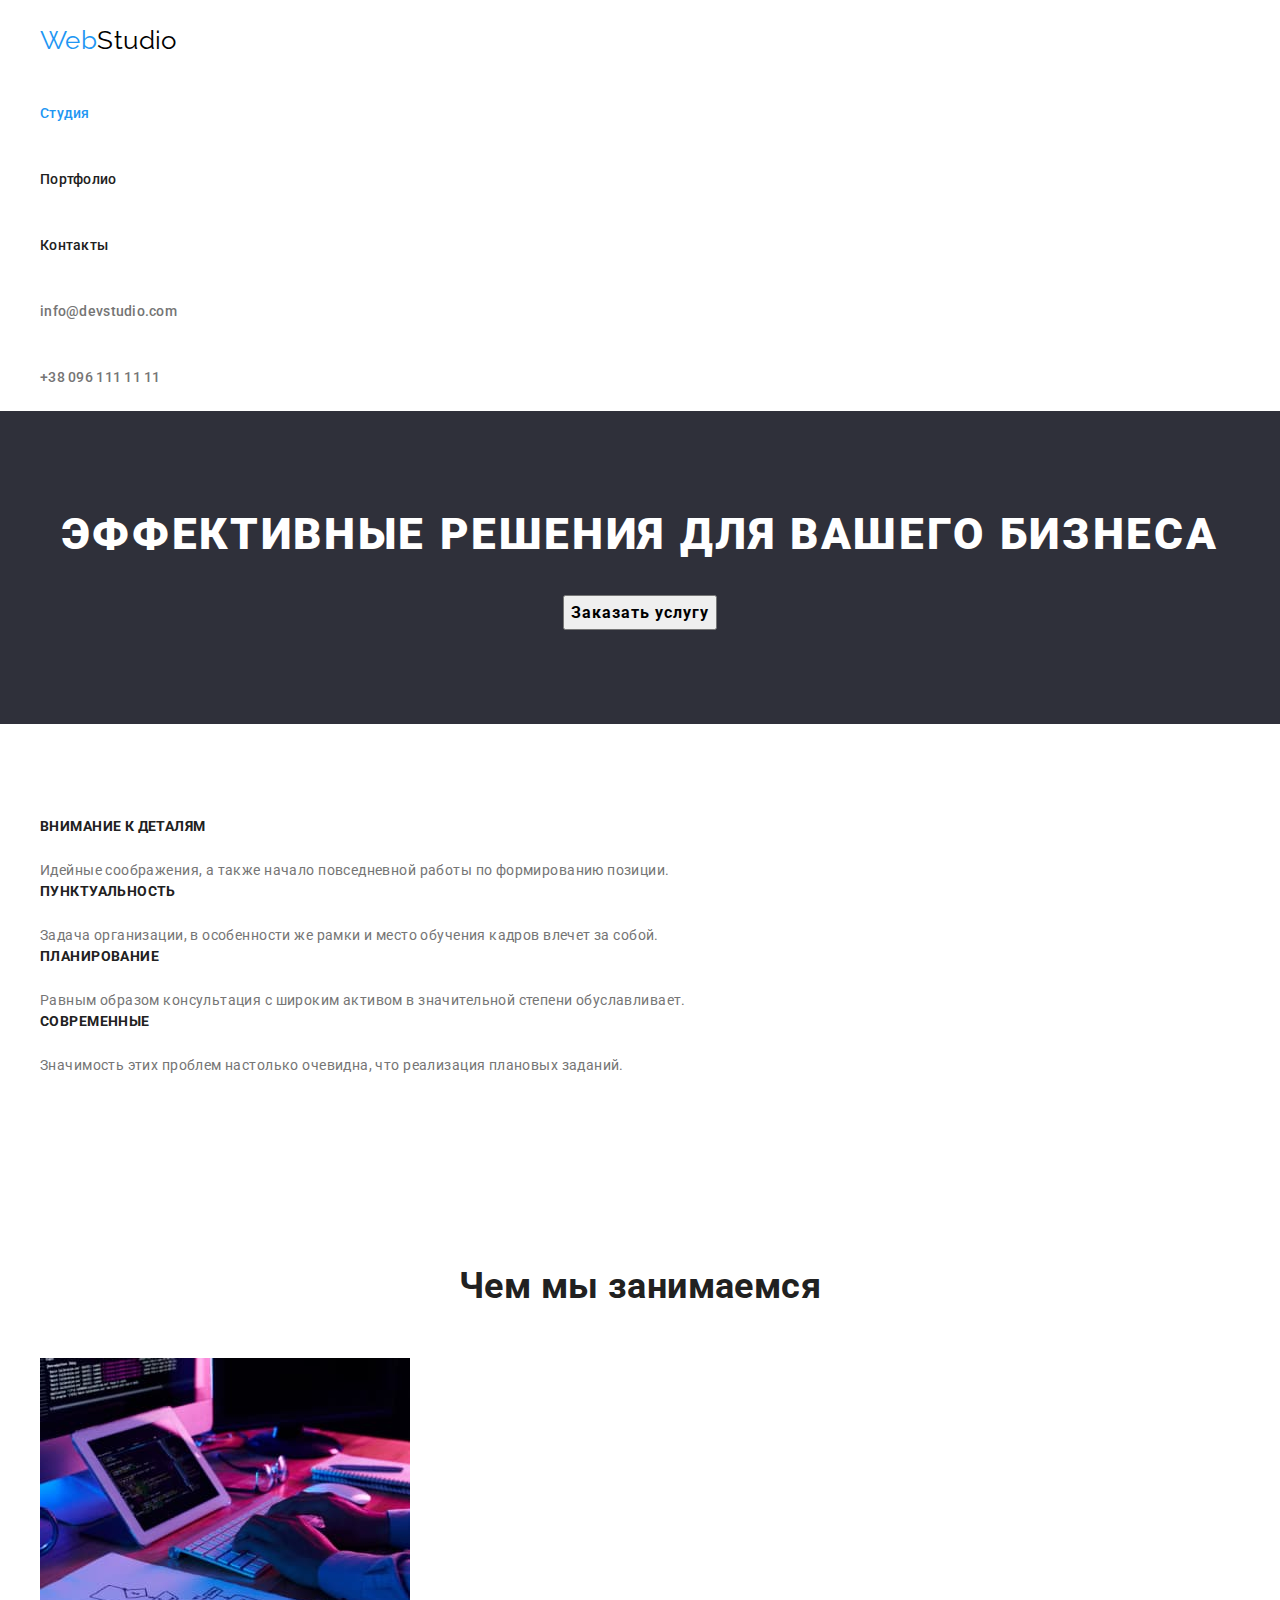
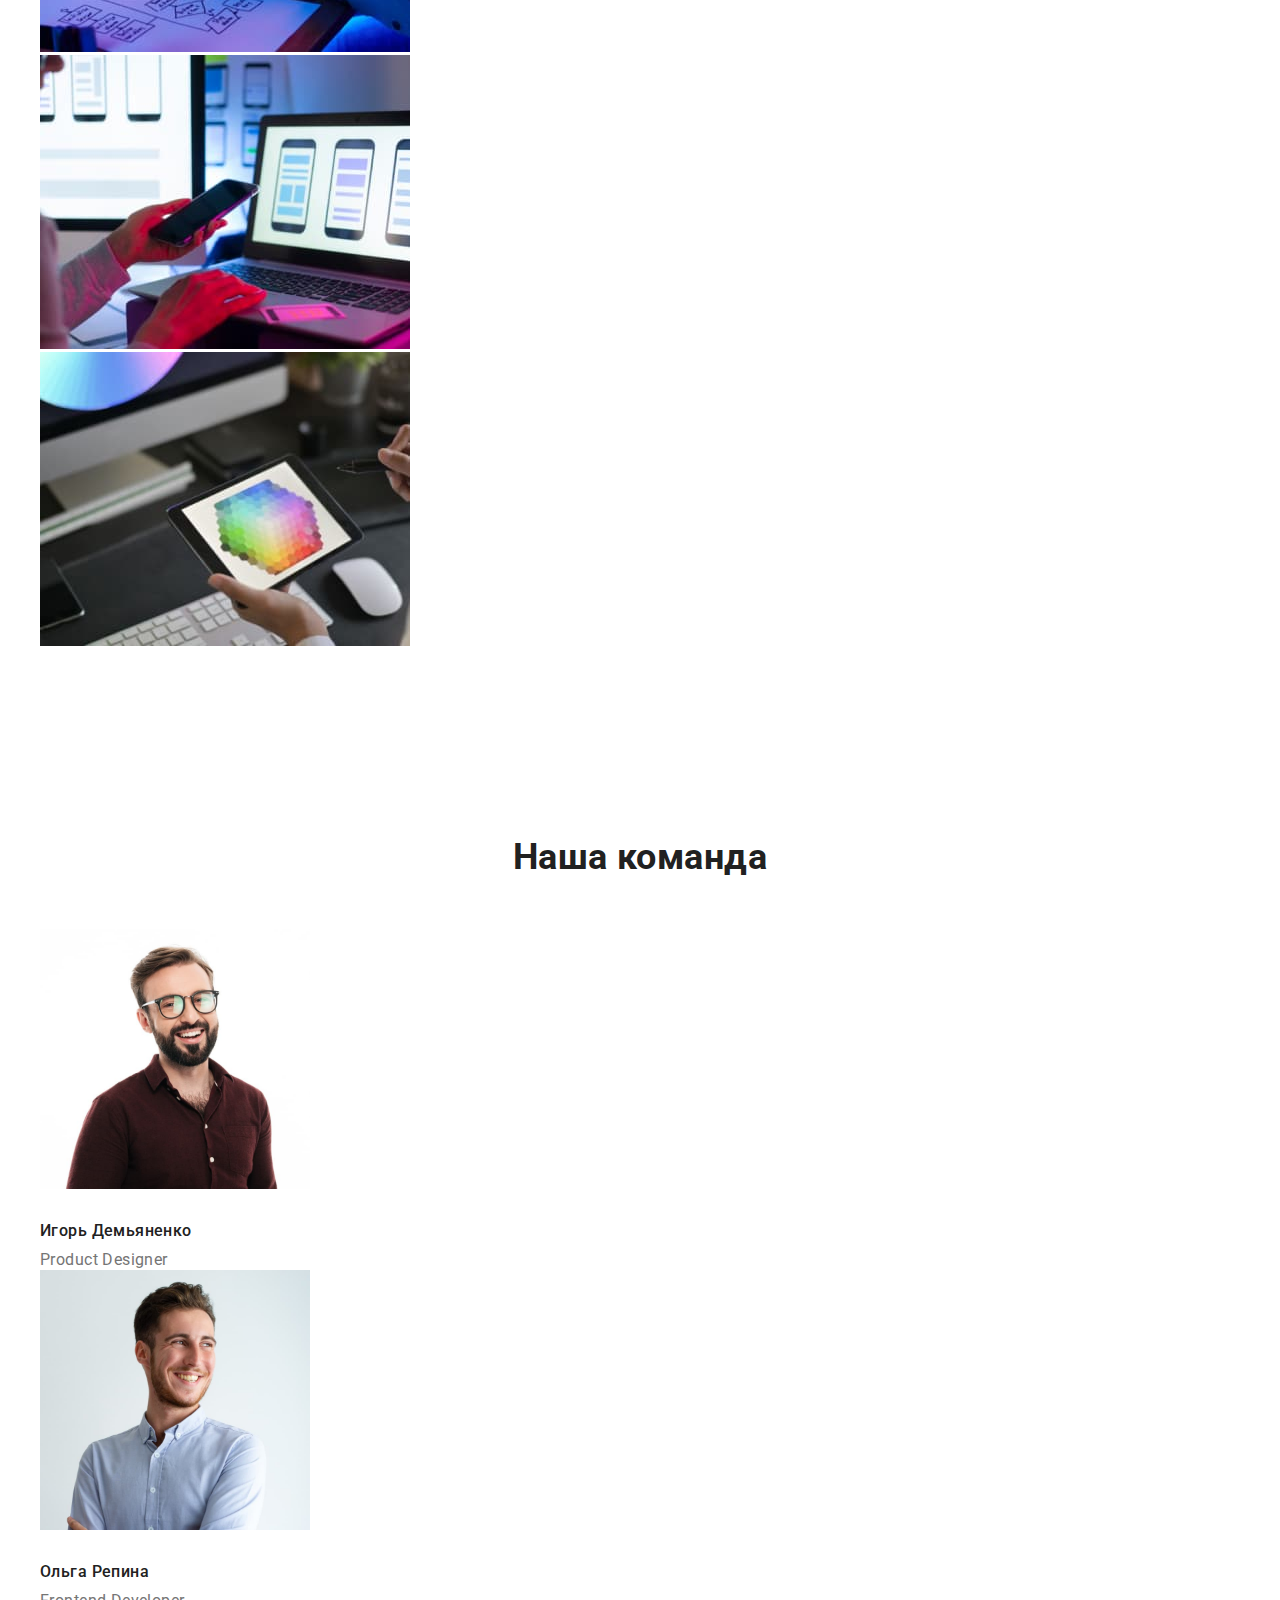
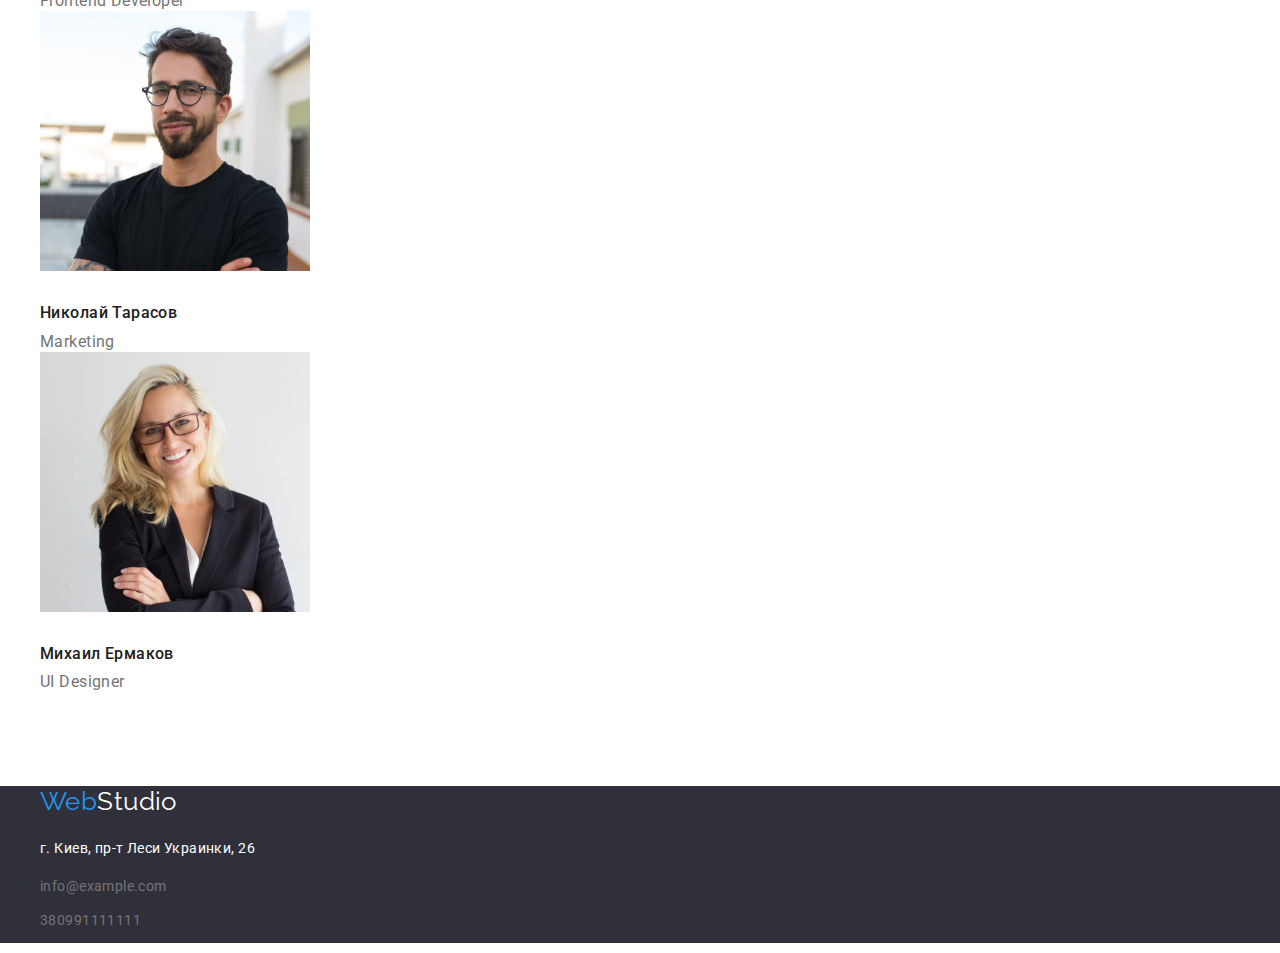
==== index.html @ 0130be8c "начало положено" ====
<!DOCTYPE html>
<html lang="ru">
  <head>
    <meta charset="UTF-8" />
    <meta http-equiv="X-UA-Compatible" content="IE=edge" />
    <meta name="viewport" content="width=device-width, initial-scale=1.0" />
    <link rel="preconnect" href="https://fonts.gstatic.com" />
    <link
      href="https://fonts.googleapis.com/css2?family=Raleway:wght@700&family=Roboto:wght@400;500;700;900&display=swap"
      rel="stylesheet"
    />
    <link
      rel="stylesheet"
      href="https://cdnjs.cloudflare.com/ajax/libs/modern-normalize/1.0.0/modern-normalize.css"
    />
    <link rel="stylesheet" href="./css/styles.css" />
    <title>Web Studio</title>
  </head>
  <body>
    <!--голова-->
    <header>
      <!--главаная навигация-->
      <div class="container">
      <nav>
        <a class="logo" href="./index.html" 
          ><span class="logo-web">Web</span
          ><span>Studio</span></a
        >
        <ul class="list"">
          <li>
            <a class="link pr-nav" href="./index.html" ><span class="studio">Студия</span></a>
          </li>
          <li>
            <a class="link pr-nav" href="./portfolio.html" >Портфолио</a>
          </li>
          <li>
            <a class="link pr-nav" href="#" >Контакты</a>
          </li>
        </ul>
      </nav>
      <ul class="list" >
        <li>
          <a class="link aut-nav" href="mailto:info@devstudio.com" 
            >info@devstudio.com</a
          >
        </li>
        <li>
          <a class="link aut-nav" href="tell:+380961111111" >+38 096 111 11 11</a>
        </li>
      </ul>
     </div>
    </header>
  
    <main>
      <section class="section section-pr">
        <div class="container">
        <h1 class="pr-title title">Эффективные решения для вашего бизнеса</h1>
        <button type="button" class="pr-btn btn">Заказать услугу</button>
        </div>
      </section>
      <section class="section">
        <div class="container">
        <h2 class="visually-hidden">Пример задач</h2>
        <ul class="list" >
          <li>
            <h3 class="pr-subtitle">Внимание к деталям</h3>
            <p class="pr-text-line">
              Идейные соображения, а также начало повседневной работы по
              формированию позиции.
            </p>
          </li>
          <li>
            <h3 class="pr-subtitle">Пунктуальность</h3>
            <p class="pr-text-line">
              Задача организации, в особенности же рамки и место обучения кадров
              влечет за собой.
            </p>
          </li>
          <li>
            <h3 class="pr-subtitle">Планирование</h3>
            <p class="pr-text-line">
              Равным образом консультация с широким активом в значительной
              степени обуславливает.
            </p>
          </li>
          <li>
            <h3 class="pr-subtitle">Современные</h3>
            <p class="pr-text-line">
              Значимость этих проблем настолько очевидна, что реализация
              плановых заданий.
            </p>
          </li>
        </ul>
      </div>
      </section>
      <div class="container">
      <section class="section features">
        <h2 class="features-title title">Чем мы занимаемся</h2>
        <ul class="list">
          <li>
            <img src="./images/box1.jpg" alt="Example1" width="370" />
          </li>
          <li><img src="./images/box2.jpg" alt="Example2" width="370" /></li>
          <li><img src="./images/box3.jpg" alt="Example3" width="370" /></li>
        </ul>
      </div>
      </section>
      <section class="section section-team">
        <div class="container">
        <h2 class="team-title title">Наша команда</h2>
        <ul class="list"">
          <li>
            <img src="./images/img4.jpg" alt="worker1" width="270" />

            <h3 class="team-person">Игорь Демьяненко</h3>
            <p class="team-card">Product Designer</p>
          </li>
          <li>
            <img src="./images/img2.jpg" alt="worker2" width="270" />
            <h3 class="team-person">Ольга Репина</h3>
            <p class="team-card">Frontend Developer</p>
          </li>
          <li>
            <img src="./images/img3.jpg" alt="worker3" width="270" />
            <h3 class="team-person">Николай Тарасов</h3>
            <p class="team-card">Marketing</p>
          </li>
          <li>
            <img src="./images/img1.jpg" alt="worker4" width="270" />
            <h3 class="team-person">Михаил Ермаков</h3>
            <p class="team-card">UI Designer</p>
          </li>
        </ul>
      </div>
      </section>
    </main>
   
    <!--подвал-->
    <footer class="footer">
      <div class="container">
        <a class="logo-footer" href="./index.html" 
          ><span class="logo-web">Web</span
          ><span>Studio</span></a
        >
      <address class="address">
        <p>г. Киев, пр-т Леси Украинки, 26</p>
        <ul class="list">
          <li>
            <a class="link aut-nav-footer" href="mailto:info@example.com"
              >info@example.com</a
            >
          </li>
          <li><a class="link aut-nav-footer" href="tel:+380991111111">380991111111</a></li>
        </ul>
      </address>
      </div>
    </footer>
  </body>
</html>
---- css/styles.css ----
:root{
    --pr-text-color:  #757575;
    --pr-wht-color: #ffffff;
    --pr-title-color: #212121;
    --accent-color: #2196F3;
    --secondary-bg-cl:#2F303A;
    --pr-bg-cl: #ffffff;

    --primary-font: Roboto,sans-serif;

}
.container{
    width: 1200px;
    margin-left: auto;
  margin-right: auto;
  
}
.section{
    padding-top: 94px;
    padding-bottom: 94px;
}
ul{
    margin: 0;
    padding: 0;
}
body{
    font-family: var(--primary-font);
    background-color: var(--pr-bg-cl);
    letter-spacing: 0.03em;
    font-size: 14px;
    color: var(--pr-title-color);
}
.link{
    text-decoration: none;
    color: inherit;
}
.list{
    list-style: none;
    margin: 0;
}

.link:hover,
.link:focus{
    color: var(--accent-color);
}
.logo {
    font-family: Raleway, sans-serif;
    font-size: 26px;
    line-height: 1.19;
    text-decoration: none;
    color: inherit;
    display:inline-block;
    margin-top: 25px;
    margin-bottom: 25px;
   
}
.logo-web{
    color: var(--accent-color);
}
.logo{
    color: #000000;
}

.pr-nav {
    font-weight: 500;
    font-size: 14px;
    line-height: 1.14;
    letter-spacing: 0.02em;
    margin-top: 25px;
    margin-bottom: 25px;
    display: inline-block;
    
}
.aut-nav{
    font-weight: 500;
    font-size: 14px;
    line-height: 1.14;
    letter-spacing: 0.02em;
    margin-top: 25px;
    margin-bottom: 25px;
    display: inline-block;
}
.studio{
    color: var(--accent-color);
}
.aut-nav{
    color: var(--pr-text-color);
}
/* main */

.section-pr{
    background-color: var(--secondary-bg-cl);
    text-align: center;
}
.pr-title{
    font-weight: 900;
    font-size: 44px;
    line-height: 1.36;
    text-align: center;
    letter-spacing: 0.06em;
    text-transform: uppercase;
    color: var(--pr-wht-color);
    margin: 0;
    margin-bottom: 30px;
}
.btn:hover,
.btn:focus{
    color: var(--accent-color);

}
.pr-btn{
    font-weight: 700;
    font-size: 16px;
    line-height: 1.87;
    text-align: center;
    letter-spacing: 0.06em;
    
}
.visually-hidden {
    position: absolute !important;
    clip: rect(1px 1px 1px 1px);
    clip: rect(1px, 1px, 1px, 1px);
    padding: 0 !important;
    border: 0 !important;
    height: 1px !important;
    width: 1px !important;
    overflow: hidden;
  }
.pr-subtitle{
  font-weight: 700;
  font-size: 14px;
  line-height: 16px;
  text-transform: uppercase;
  margin: 0;
  margin-bottom: 25px;
}
.pr-text-line{
    font-size: 14px;
    line-height: 1.71;
    color: var(--pr-text-color);
    margin: 0;
}
.features-title{
    font-weight: 700;
    font-size: 36px;
    line-height: 1.16;
    text-align: center;
    margin: 0;
    margin-bottom: 50px ;
}
.team-title{
    font-weight: 700;
    font-size: 36px;
    line-height: 1.16;
    text-align: center;
    margin: 0;
    margin-bottom: 50px;
}


.team-person{
    font-weight: 500;
    font-size: 16px;
    line-height: 1.18;
    margin-top: 30px;
    margin-bottom: 10px;
}
.team-card{
    font-size: 16px;
    line-height: 1.18;
    color: var(--pr-text-color);
    margin: 0;
}
/* подвал */
.footer{
    background-color: var(--secondary-bg-cl);
}
.address{
    font-style: inherit;
    font-size: 14px;
    line-height: 1.71;
    color: var(--pr-wht-color);
    margin-top: 20px;
    margin-bottom: 10px;
}
.logo-footer{
        font-family: Raleway, sans-serif;
        font-size: 26px;
        line-height: 1.19;
        color: var(--pr-wht-color);
        text-decoration: none;
        margin-top: 60px;
        margin-bottom: 20px;
        }
.aut-nav-footer{
    color: var(--pr-text-color);
    margin: 0;
    margin-bottom: 10px;
    display: inline-block;
    padding-left: 0;
}




/* !ПОРТФОЛИO */
.btn-work{
    font-weight: 500;
    font-size: 16px;
    line-height: 2.63;
    cursor: pointer;
    
}

.link-port{
    text-decoration: none;
    color: inherit;
    margin-top:20px;
    margin-bottom: 4px;
}
    

.example-work{
    font-weight: 700;
    font-size: 18px;
    line-height: 2;
    letter-spacing: 0.06em;
}
.name-work{
    font-size: 16px;
    line-height: 1.87;
    color: var(--pr-text-color);
    margin: 0;

}
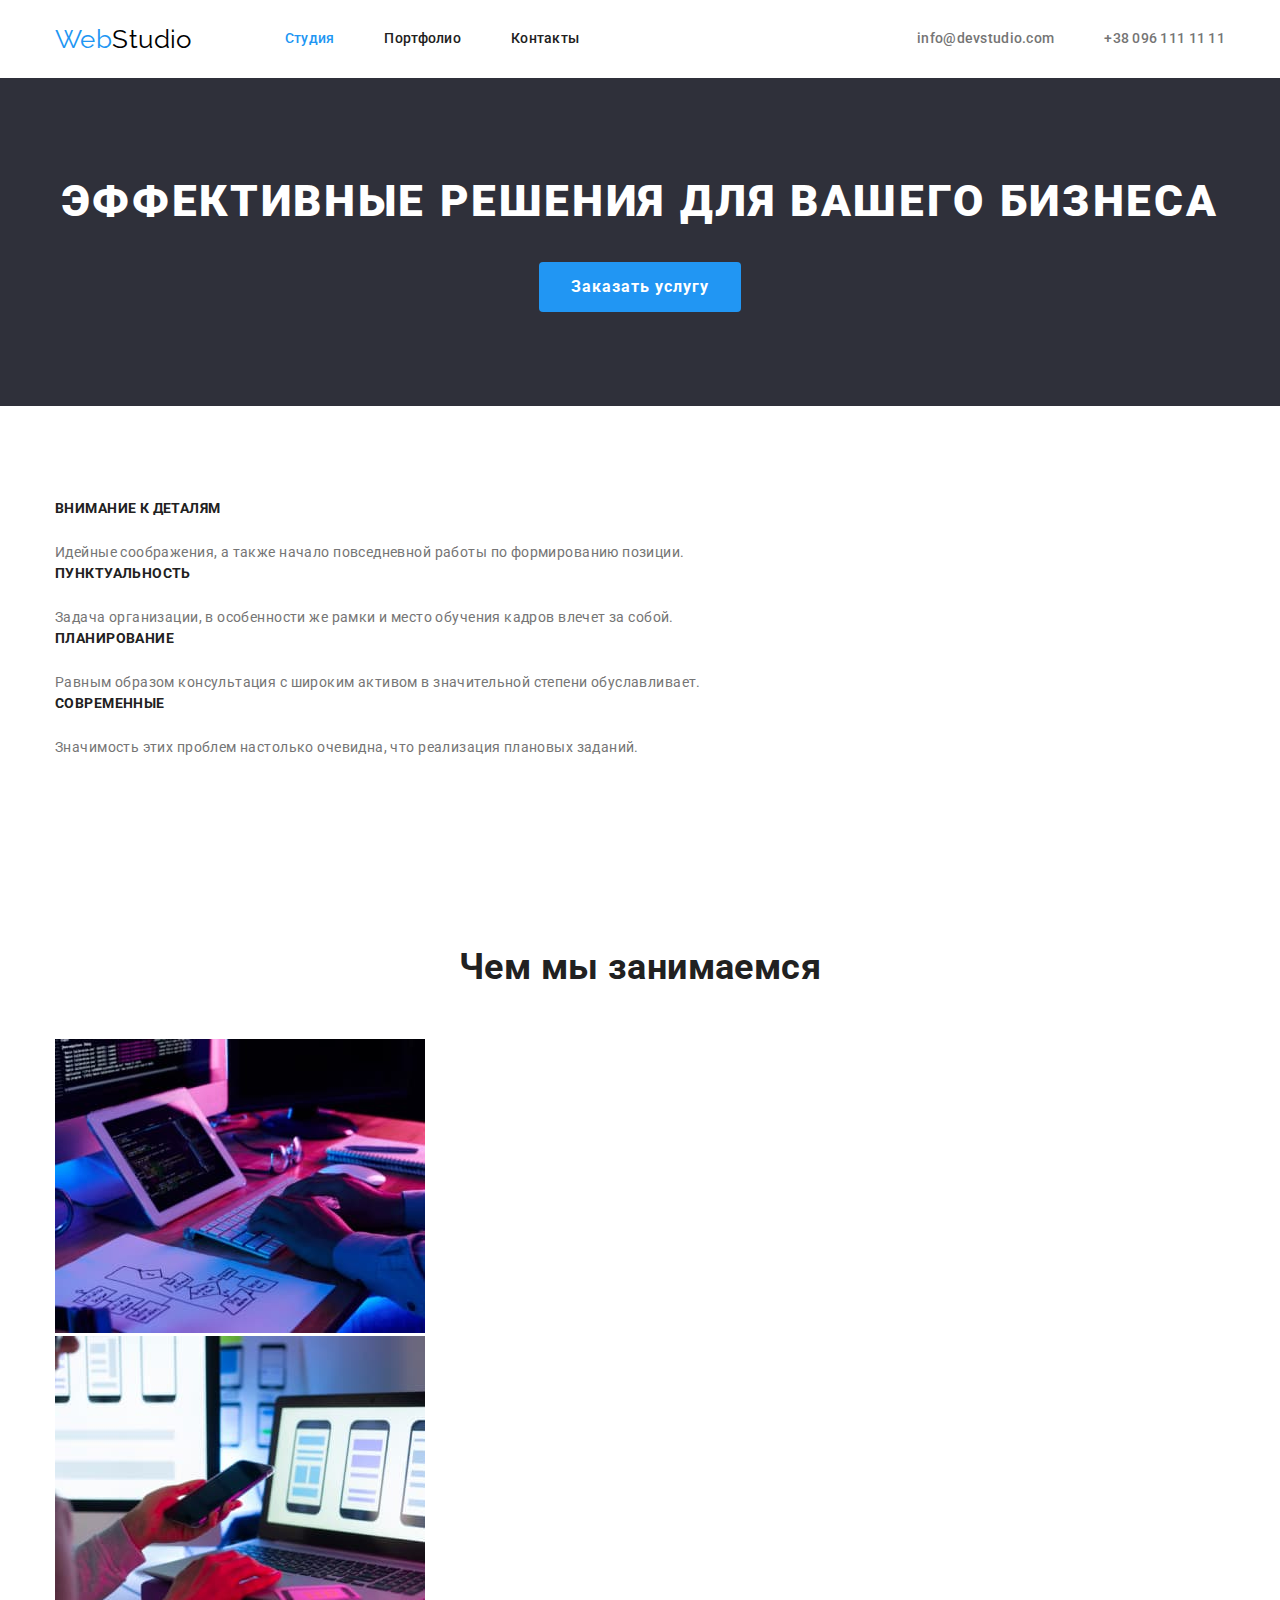
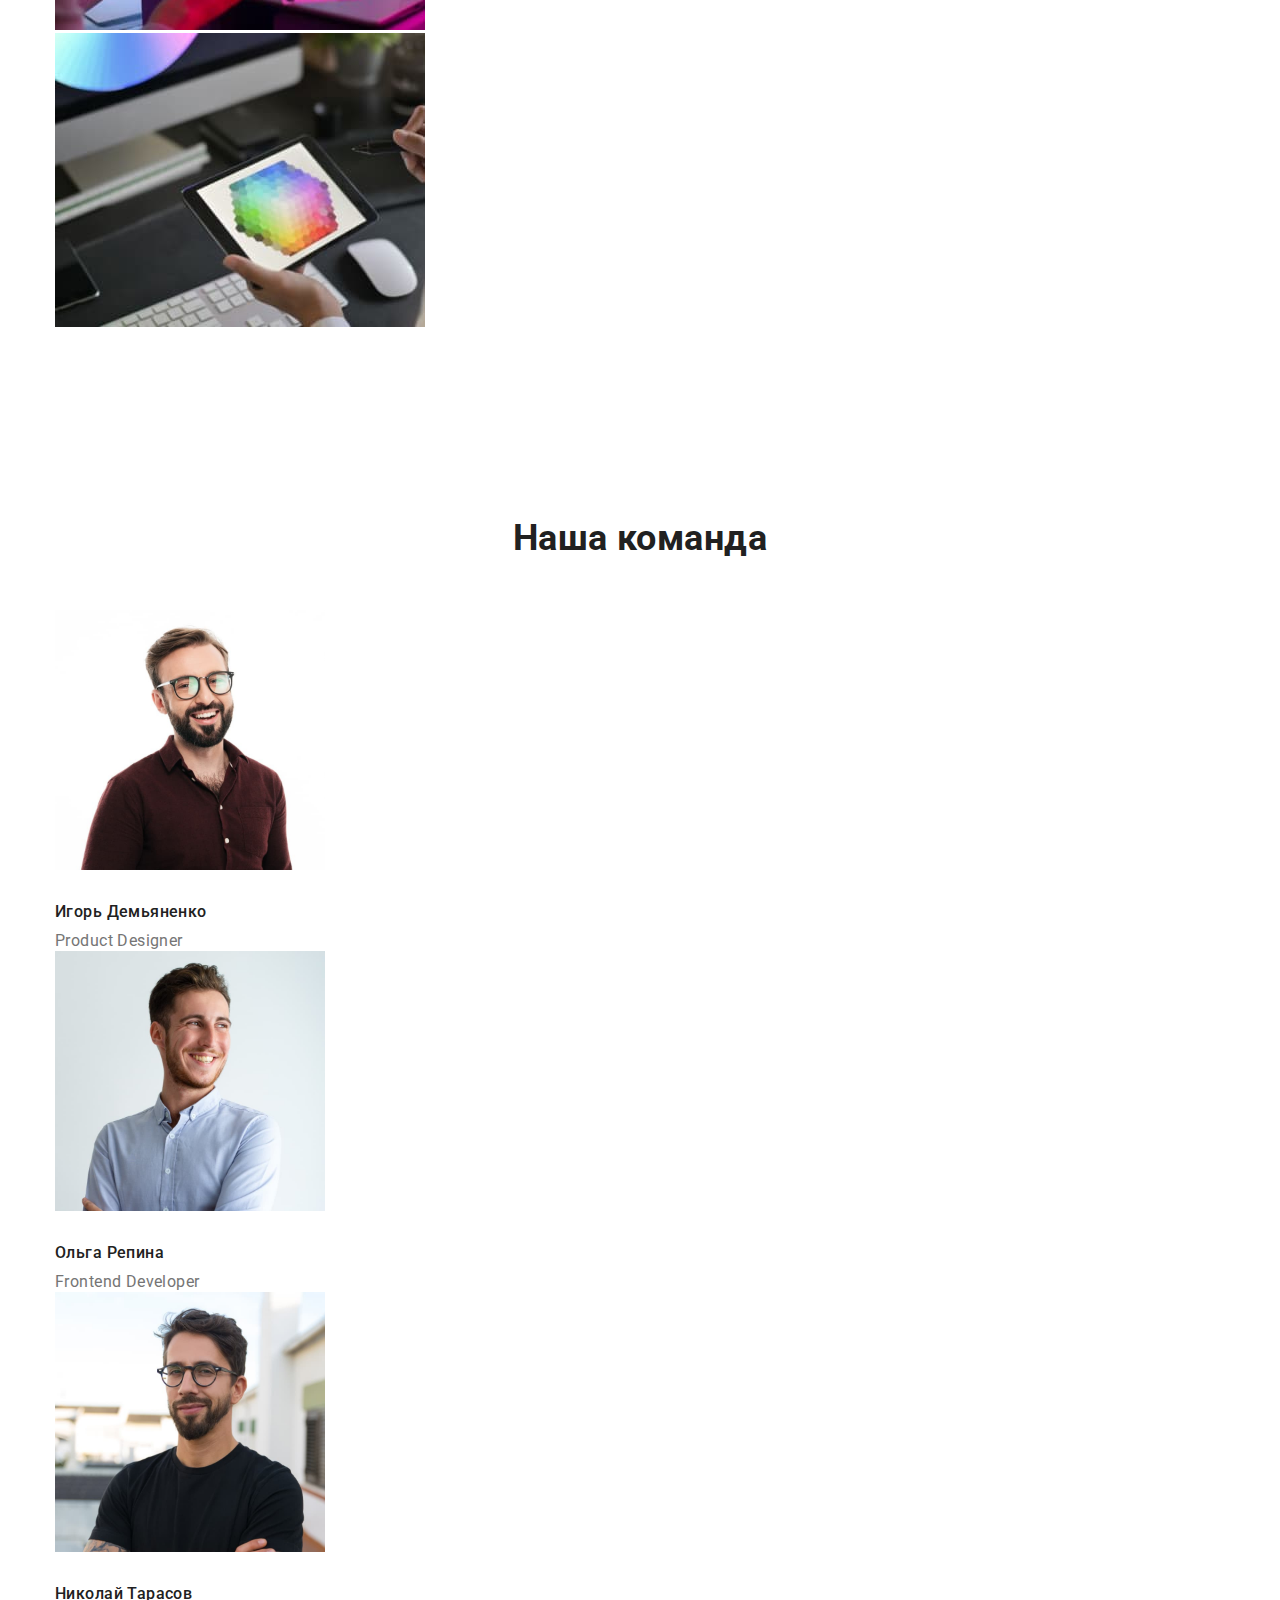
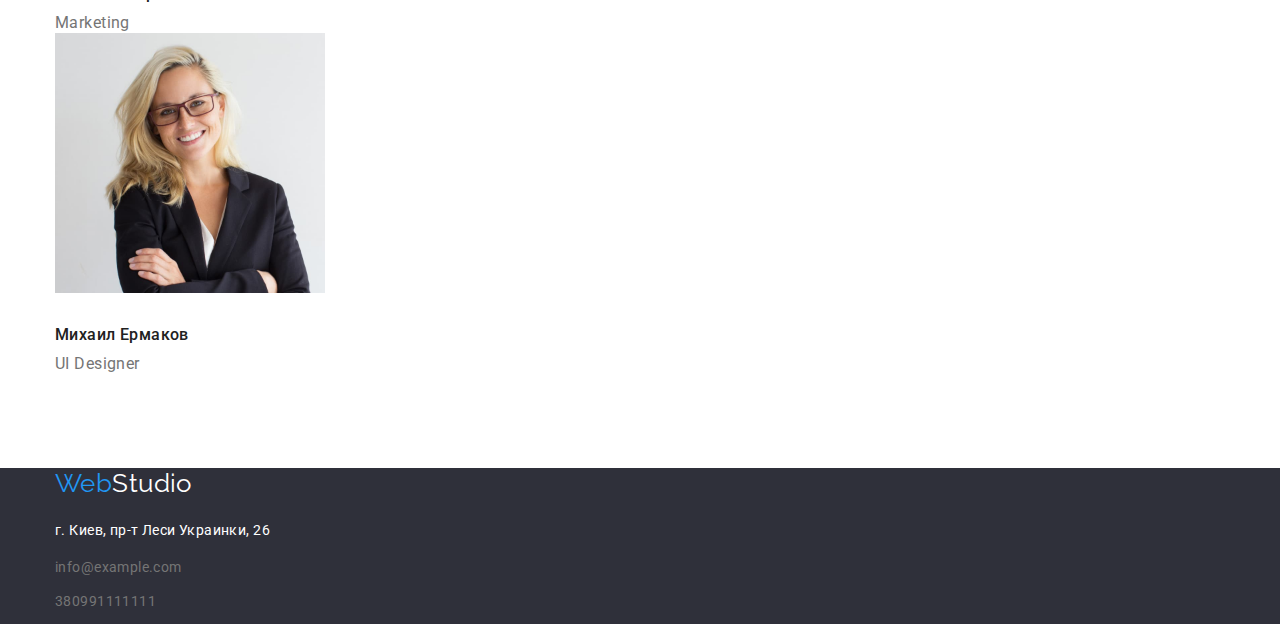
==== commit ebd2ef5f: "header" ====
--- a/index.html
+++ b/index.html
@@ -20,35 +20,38 @@
     <!--голова-->
     <header>
       <!--главаная навигация-->
-      <div class="container">
-      <nav>
+      <div class="container flex-header">
+      <nav class="header-main">
         <a class="logo" href="./index.html" 
           ><span class="logo-web">Web</span
           ><span>Studio</span></a
         >
-        <ul class="list"">
-          <li>
+        <ul class="site-nav list">
+          <li class="item">
             <a class="link pr-nav" href="./index.html" ><span class="studio">Студия</span></a>
           </li>
-          <li>
+          <li class="item">
             <a class="link pr-nav" href="./portfolio.html" >Портфолио</a>
           </li>
-          <li>
+          <li class="item">
             <a class="link pr-nav" href="#" >Контакты</a>
           </li>
         </ul>
       </nav>
-      <ul class="list" >
-        <li>
-          <a class="link aut-nav" href="mailto:info@devstudio.com" 
-            >info@devstudio.com</a
-          >
-        </li>
-        <li>
-          <a class="link aut-nav" href="tell:+380961111111" >+38 096 111 11 11</a>
-        </li>
-      </ul>
-     </div>
+        <div class="header-main-list">
+        <ul class="aut-list list">
+          <li class="item">
+            <a class="aut-nav link" href="mailto:info@devstudio.com" 
+              >info@devstudio.com</a
+            >
+          </li>
+          <li class="item">
+            <a class="link aut-nav" href="tell:+380961111111" >+38 096 111 11 11</a>
+          </li>
+        </ul>
+        </div>
+      </div>
+     
     </header>
   
     <main>
@@ -93,8 +96,9 @@
         </ul>
       </div>
       </section>
-      <div class="container">
+     
       <section class="section features">
+        <div class="container">
         <h2 class="features-title title">Чем мы занимаемся</h2>
         <ul class="list">
           <li>
--- a/css/styles.css
+++ b/css/styles.css
@@ -12,23 +12,54 @@
 .container{
     width: 1200px;
     margin-left: auto;
-  margin-right: auto;
-  
-}
+    margin-right: auto;
+    padding-left: 15px;
+    padding-right: 15px
+}
+ul{
+    margin: 0;
+    padding: 0;}
+
+
+
+body{
+    
+    font-family: var(--primary-font);
+    background-color: var(--pr-bg-cl);
+    letter-spacing: 0.03em;
+    font-size: 14px;
+    color: var(--pr-title-color);
+}
+.flex-header{
+    display: flex;
+    
+}
+.header-main{
+    display: flex;
+    align-items: center;
+}
+.header-main-list{
+    display: flex;
+    margin-left: auto;
+}
+.site-nav{
+    display: flex;
+}
+.site-nav .item{
+    margin-right: 50px;
+}
+.aut-list {
+    display: flex;
+}
+
+
+.aut-list .item:not(:last-child){
+    margin-right: 50px;
+  }
 .section{
     padding-top: 94px;
     padding-bottom: 94px;
-}
-ul{
-    margin: 0;
-    padding: 0;
-}
-body{
-    font-family: var(--primary-font);
-    background-color: var(--pr-bg-cl);
-    letter-spacing: 0.03em;
-    font-size: 14px;
-    color: var(--pr-title-color);
+ 
 }
 .link{
     text-decoration: none;
@@ -36,7 +67,6 @@
 }
 .list{
     list-style: none;
-    margin: 0;
 }
 
 .link:hover,
@@ -50,8 +80,8 @@
     text-decoration: none;
     color: inherit;
     display:inline-block;
-    margin-top: 25px;
-    margin-bottom: 25px;
+    margin-right: 93px;
+ 
    
 }
 .logo-web{
@@ -66,9 +96,10 @@
     font-size: 14px;
     line-height: 1.14;
     letter-spacing: 0.02em;
-    margin-top: 25px;
-    margin-bottom: 25px;
-    display: inline-block;
+
+    display: block;
+    padding-top: 31px;
+    padding-bottom: 31px;
     
 }
 .aut-nav{
@@ -76,9 +107,13 @@
     font-size: 14px;
     line-height: 1.14;
     letter-spacing: 0.02em;
-    margin-top: 25px;
-    margin-bottom: 25px;
-    display: inline-block;
+   
+    display: block;
+    padding-top: 31px;
+    padding-bottom: 31px;
+   
+    
+    
 }
 .studio{
     color: var(--accent-color);
@@ -105,7 +140,12 @@
 }
 .btn:hover,
 .btn:focus{
-    color: var(--accent-color);
+    color: var(--pr-title-color);
+
+}
+.btn{
+    border-radius: 4px;
+    border: 0;
 
 }
 .pr-btn{
@@ -114,6 +154,12 @@
     line-height: 1.87;
     text-align: center;
     letter-spacing: 0.06em;
+
+    background-color: var(--accent-color);
+    color: var(--pr-wht-color);
+    
+    padding: 10px 32px;
+    
     
 }
 .visually-hidden {
@@ -212,13 +258,13 @@
     
 }
 
+
 .link-port{
     text-decoration: none;
     color: inherit;
-    margin-top:20px;
-    margin-bottom: 4px;
-}
-    
+  
+    display: block;
+}
 
 .example-work{
     font-weight: 700;
@@ -232,4 +278,24 @@
     color: var(--pr-text-color);
     margin: 0;
 
+}
+.flex-container{
+  
+    display: flex;
+
+    flex-wrap: wrap;
+
+}
+.flex-element{
+    width: 370px;
+    margin-right: 30px;
+    margin-bottom: 30px;
+}
+
+
+.flex-element:nth-child(3n){
+        margin: 0;
+    }
+.flex-element:nth-last-child(-n+3){
+    margin-bottom: 0;
 }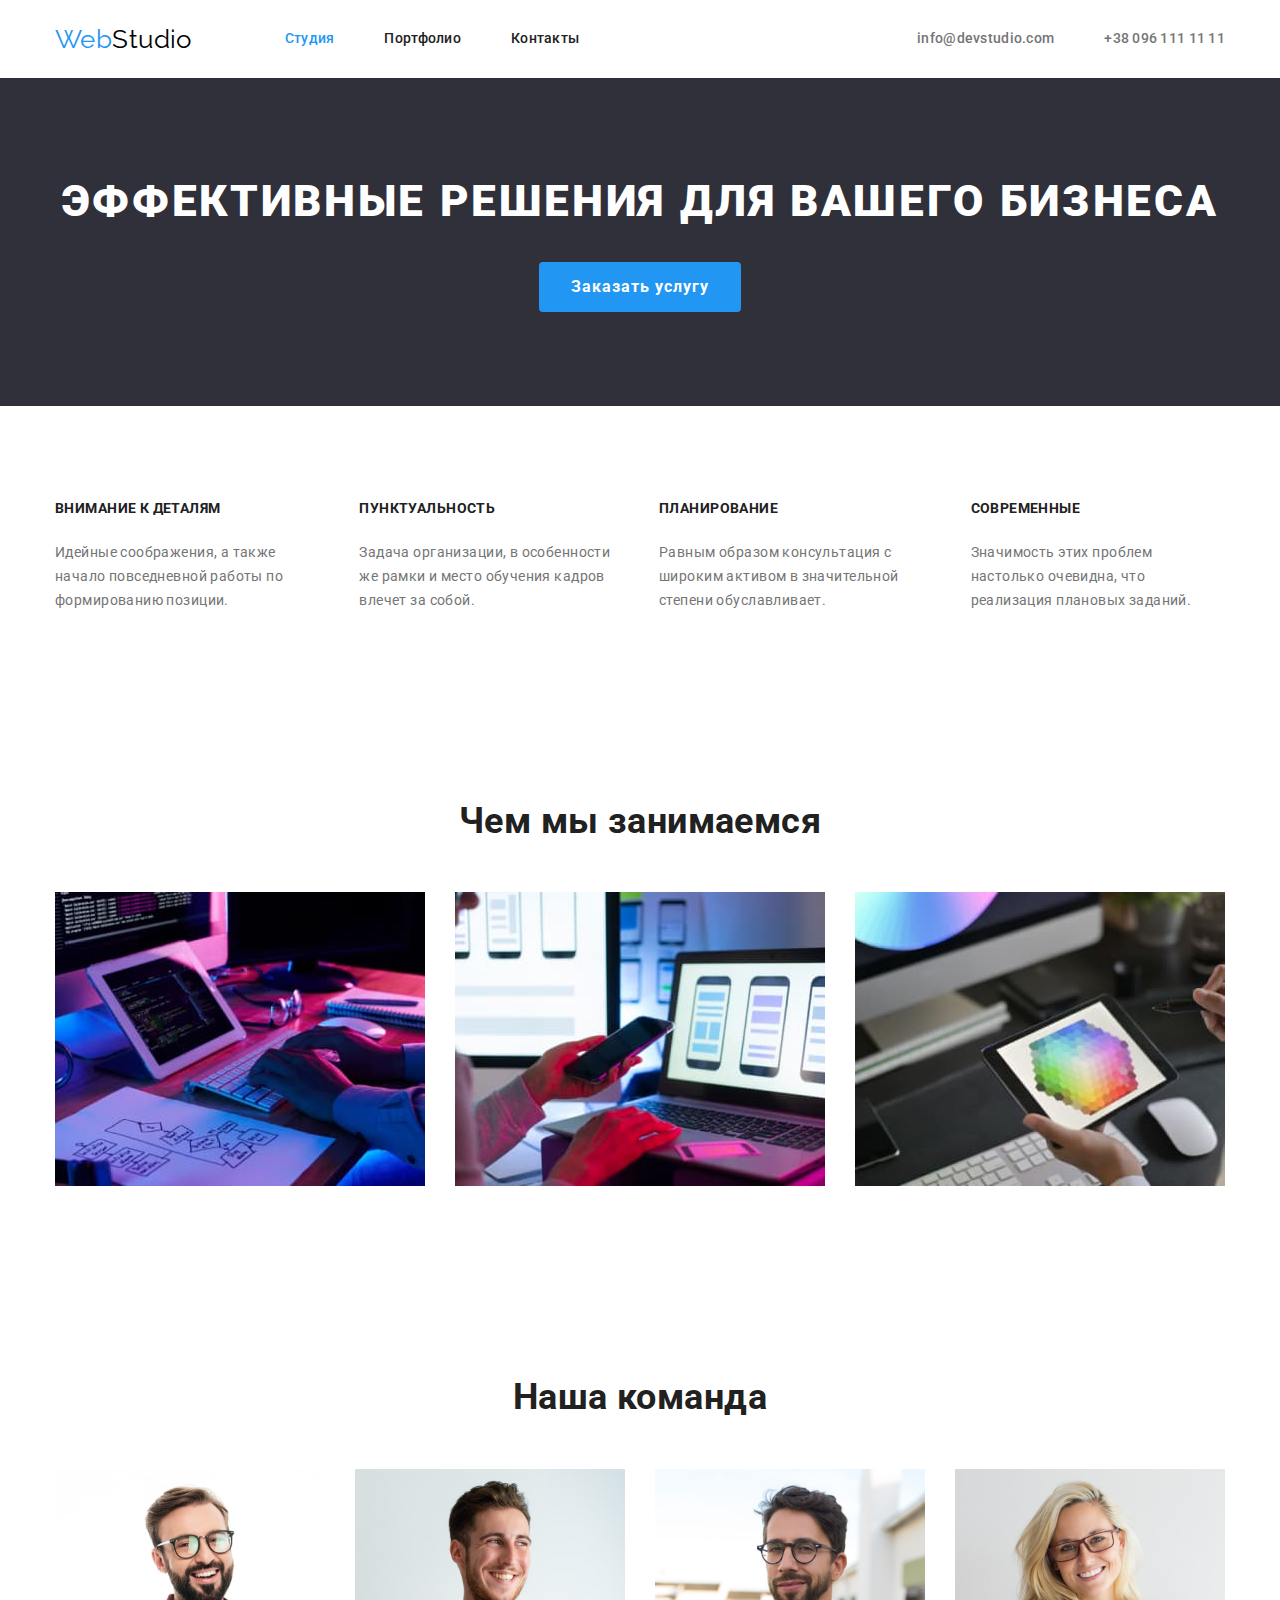
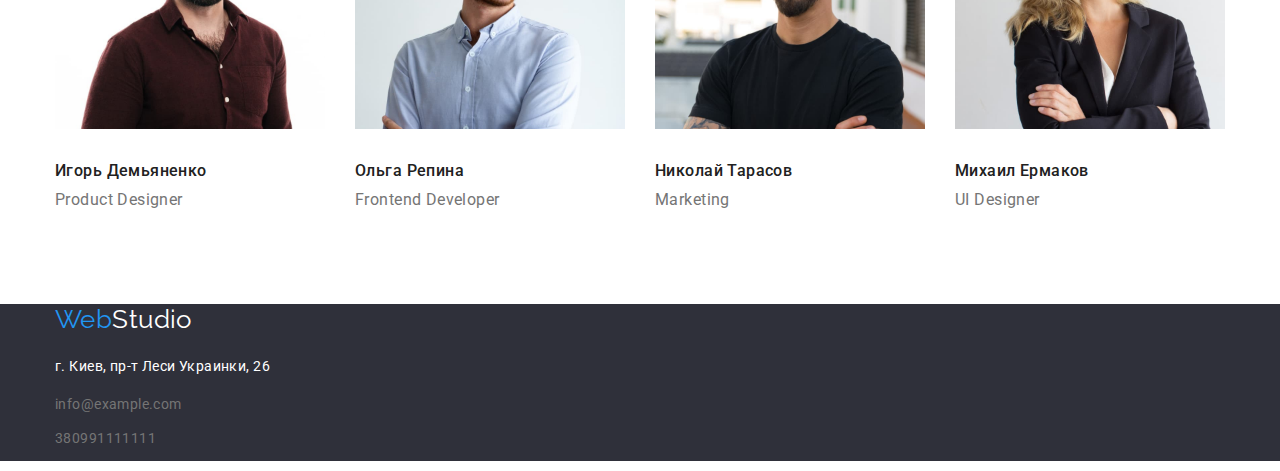
==== commit 9080e27f: "studio" ====
--- a/index.html
+++ b/index.html
@@ -64,29 +64,29 @@
       <section class="section">
         <div class="container">
         <h2 class="visually-hidden">Пример задач</h2>
-        <ul class="list" >
-          <li>
+        <ul class="list pr-flex" >
+          <li class="item">
             <h3 class="pr-subtitle">Внимание к деталям</h3>
             <p class="pr-text-line">
               Идейные соображения, а также начало повседневной работы по
               формированию позиции.
             </p>
           </li>
-          <li>
+          <li class="item">
             <h3 class="pr-subtitle">Пунктуальность</h3>
             <p class="pr-text-line">
               Задача организации, в особенности же рамки и место обучения кадров
               влечет за собой.
             </p>
           </li>
-          <li>
+          <li class="item">
             <h3 class="pr-subtitle">Планирование</h3>
             <p class="pr-text-line">
               Равным образом консультация с широким активом в значительной
               степени обуславливает.
             </p>
           </li>
-          <li>
+          <li class="item">
             <h3 class="pr-subtitle">Современные</h3>
             <p class="pr-text-line">
               Значимость этих проблем настолько очевидна, что реализация
@@ -100,36 +100,36 @@
       <section class="section features">
         <div class="container">
         <h2 class="features-title title">Чем мы занимаемся</h2>
-        <ul class="list">
-          <li>
+        <ul class="list features-flex">
+          <li class="item">
             <img src="./images/box1.jpg" alt="Example1" width="370" />
           </li>
-          <li><img src="./images/box2.jpg" alt="Example2" width="370" /></li>
-          <li><img src="./images/box3.jpg" alt="Example3" width="370" /></li>
+          <li class="item"><img src="./images/box2.jpg" alt="Example2" width="370" /></li>
+          <li class="item"><img src="./images/box3.jpg" alt="Example3" width="370" /></li>
         </ul>
       </div>
       </section>
       <section class="section section-team">
         <div class="container">
         <h2 class="team-title title">Наша команда</h2>
-        <ul class="list"">
-          <li>
+        <ul class="list team-flex">
+          <li class="item">
             <img src="./images/img4.jpg" alt="worker1" width="270" />
 
             <h3 class="team-person">Игорь Демьяненко</h3>
             <p class="team-card">Product Designer</p>
           </li>
-          <li>
+          <li class="item">
             <img src="./images/img2.jpg" alt="worker2" width="270" />
             <h3 class="team-person">Ольга Репина</h3>
             <p class="team-card">Frontend Developer</p>
           </li>
-          <li>
+          <li class="item">
             <img src="./images/img3.jpg" alt="worker3" width="270" />
             <h3 class="team-person">Николай Тарасов</h3>
             <p class="team-card">Marketing</p>
           </li>
-          <li>
+          <li class="item">
             <img src="./images/img1.jpg" alt="worker4" width="270" />
             <h3 class="team-person">Михаил Ермаков</h3>
             <p class="team-card">UI Designer</p>
--- a/css/styles.css
+++ b/css/styles.css
@@ -185,6 +185,13 @@
     line-height: 1.71;
     color: var(--pr-text-color);
     margin: 0;
+    
+}
+.pr-flex{
+    display: flex;
+}
+.pr-flex .item:not(:last-child){
+    margin-right: 30px;
 }
 .features-title{
     font-weight: 700;
@@ -194,6 +201,12 @@
     margin: 0;
     margin-bottom: 50px ;
 }
+.features-flex{
+    display: flex;
+}
+.features-flex .item:not(:last-child){
+    margin-right: 30px;
+}
 .team-title{
     font-weight: 700;
     font-size: 36px;
@@ -201,6 +214,12 @@
     text-align: center;
     margin: 0;
     margin-bottom: 50px;
+}
+.team-flex{
+    display: flex;
+}
+.team-flex .item:not(:last-child){
+    margin-right: 30px;
 }
 
 
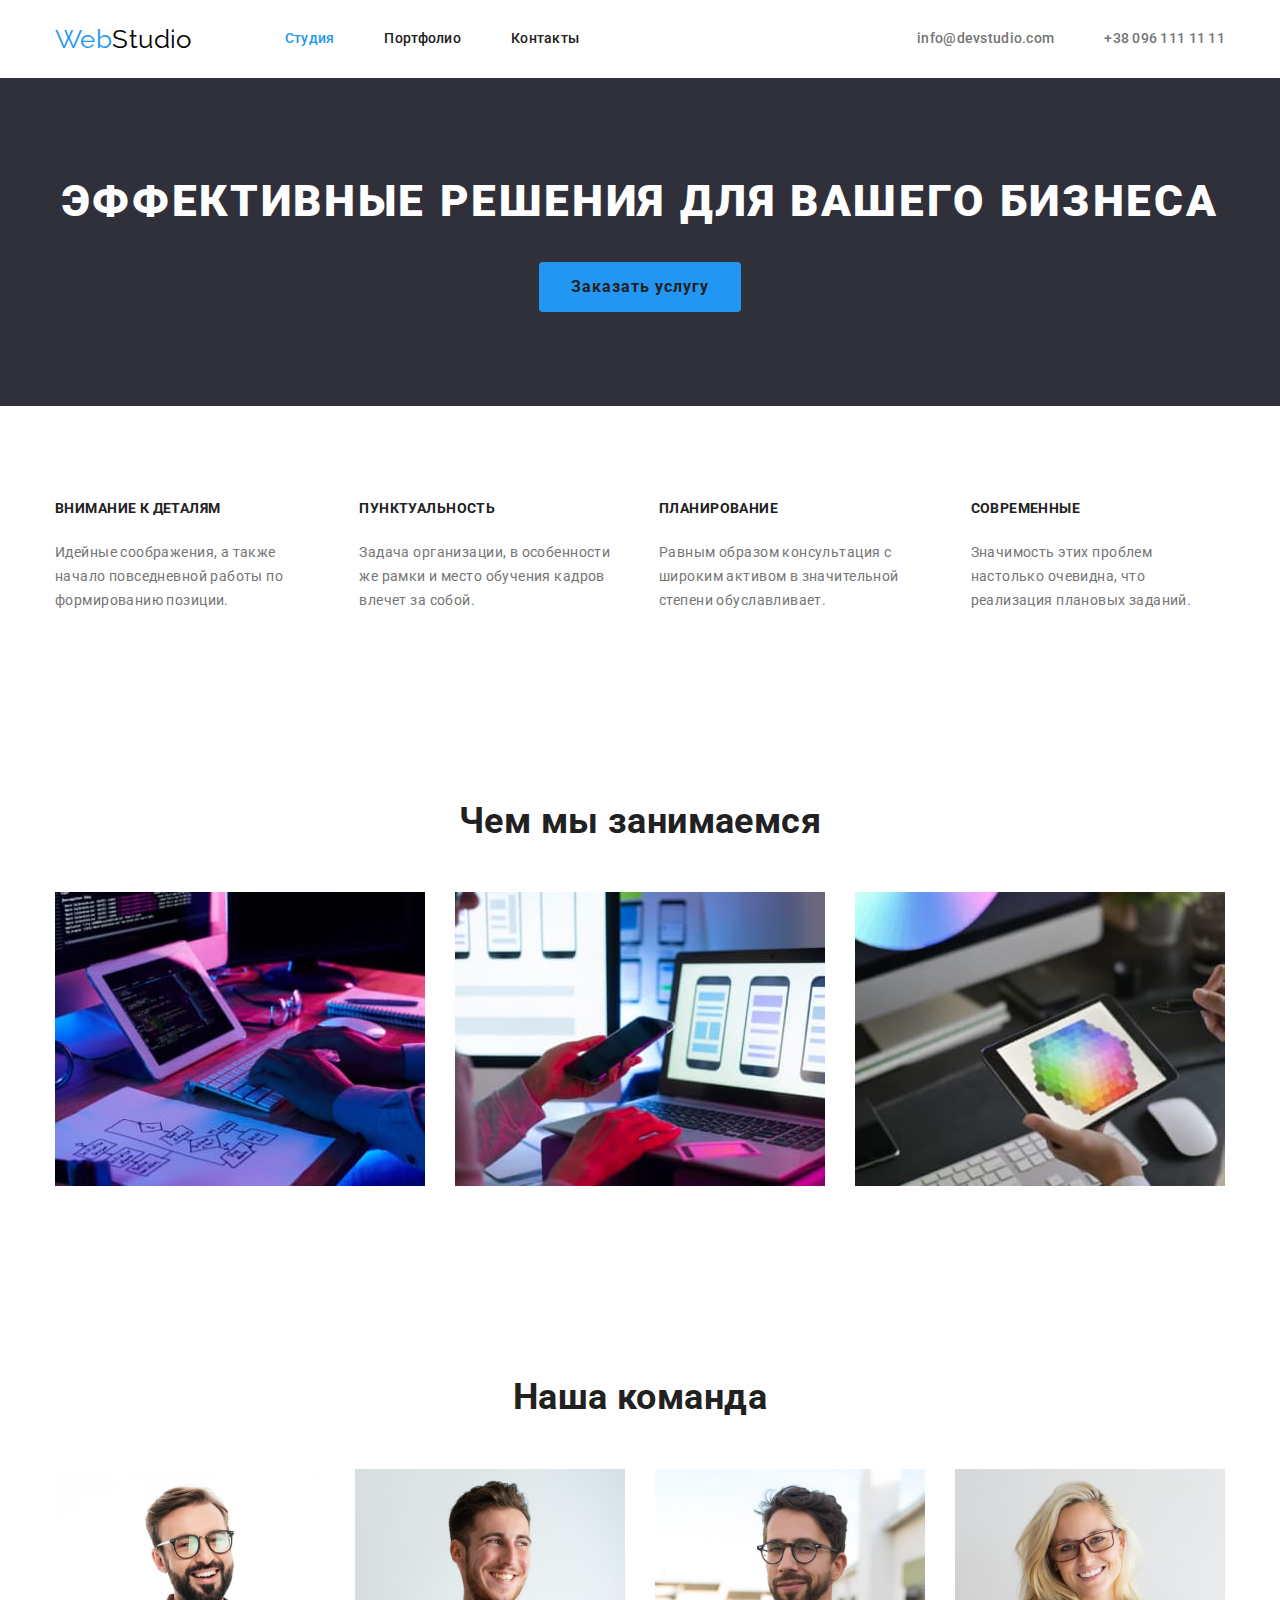
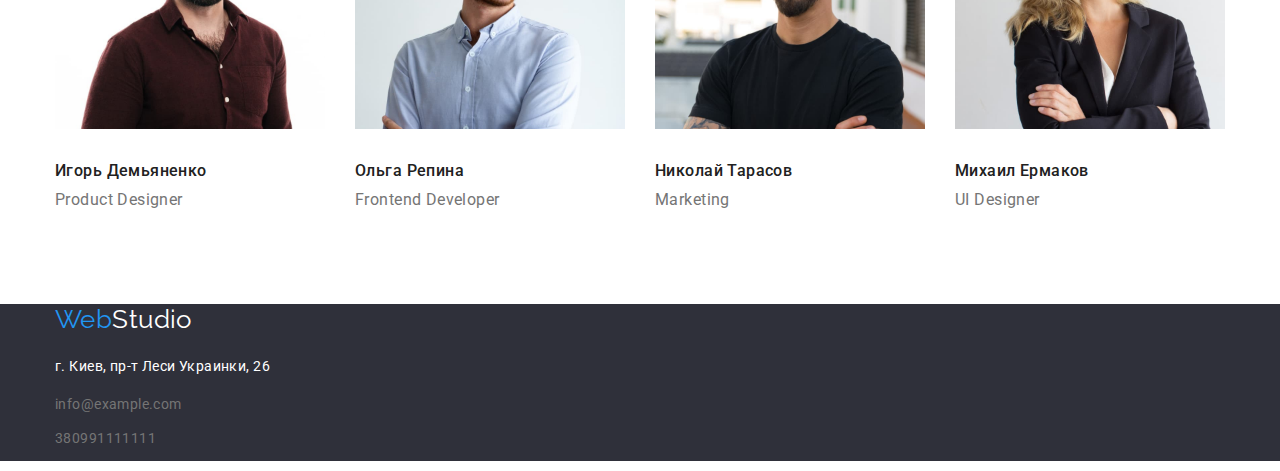
==== commit 94629477: "prter" ====
--- a/index.html
+++ b/index.html
@@ -21,142 +21,151 @@
     <header>
       <!--главаная навигация-->
       <div class="container flex-header">
-      <nav class="header-main">
-        <a class="logo" href="./index.html" 
-          ><span class="logo-web">Web</span
-          ><span>Studio</span></a
-        >
-        <ul class="site-nav list">
-          <li class="item">
-            <a class="link pr-nav" href="./index.html" ><span class="studio">Студия</span></a>
-          </li>
-          <li class="item">
-            <a class="link pr-nav" href="./portfolio.html" >Портфолио</a>
-          </li>
-          <li class="item">
-            <a class="link pr-nav" href="#" >Контакты</a>
-          </li>
-        </ul>
-      </nav>
+        <nav class="header-main">
+          <a class="logo" href="./index.html"
+            ><span class="logo-web">Web</span><span>Studio</span></a
+          >
+          <ul class="site-nav list">
+            <li class="item">
+              <a class="link pr-nav" href="./index.html"
+                ><span class="studio">Студия</span></a
+              >
+            </li>
+            <li class="item">
+              <a class="link pr-nav" href="./portfolio.html">Портфолио</a>
+            </li>
+            <li class="item">
+              <a class="link pr-nav" href="#">Контакты</a>
+            </li>
+          </ul>
+        </nav>
         <div class="header-main-list">
-        <ul class="aut-list list">
-          <li class="item">
-            <a class="aut-nav link" href="mailto:info@devstudio.com" 
-              >info@devstudio.com</a
-            >
-          </li>
-          <li class="item">
-            <a class="link aut-nav" href="tell:+380961111111" >+38 096 111 11 11</a>
-          </li>
-        </ul>
+          <ul class="aut-list list">
+            <li class="item">
+              <a class="aut-nav link" href="mailto:info@devstudio.com"
+                >info@devstudio.com</a
+              >
+            </li>
+            <li class="item">
+              <a class="link aut-nav" href="tell:+380961111111"
+                >+38 096 111 11 11</a
+              >
+            </li>
+          </ul>
         </div>
       </div>
-     
     </header>
-  
+
     <main>
       <section class="section section-pr">
         <div class="container">
-        <h1 class="pr-title title">Эффективные решения для вашего бизнеса</h1>
-        <button type="button" class="pr-btn btn">Заказать услугу</button>
+          <h1 class="pr-title title">Эффективные решения для вашего бизнеса</h1>
+          <button type="button" class="pr-btn btn">Заказать услугу</button>
         </div>
       </section>
       <section class="section">
         <div class="container">
-        <h2 class="visually-hidden">Пример задач</h2>
-        <ul class="list pr-flex" >
-          <li class="item">
-            <h3 class="pr-subtitle">Внимание к деталям</h3>
-            <p class="pr-text-line">
-              Идейные соображения, а также начало повседневной работы по
-              формированию позиции.
-            </p>
-          </li>
-          <li class="item">
-            <h3 class="pr-subtitle">Пунктуальность</h3>
-            <p class="pr-text-line">
-              Задача организации, в особенности же рамки и место обучения кадров
-              влечет за собой.
-            </p>
-          </li>
-          <li class="item">
-            <h3 class="pr-subtitle">Планирование</h3>
-            <p class="pr-text-line">
-              Равным образом консультация с широким активом в значительной
-              степени обуславливает.
-            </p>
-          </li>
-          <li class="item">
-            <h3 class="pr-subtitle">Современные</h3>
-            <p class="pr-text-line">
-              Значимость этих проблем настолько очевидна, что реализация
-              плановых заданий.
-            </p>
-          </li>
-        </ul>
-      </div>
+          <h2 class="visually-hidden">Пример задач</h2>
+          <ul class="list pr-flex">
+            <li class="item">
+              <h3 class="pr-subtitle">Внимание к деталям</h3>
+              <p class="pr-text-line">
+                Идейные соображения, а также начало повседневной работы по
+                формированию позиции.
+              </p>
+            </li>
+            <li class="item">
+              <h3 class="pr-subtitle">Пунктуальность</h3>
+              <p class="pr-text-line">
+                Задача организации, в особенности же рамки и место обучения
+                кадров влечет за собой.
+              </p>
+            </li>
+            <li class="item">
+              <h3 class="pr-subtitle">Планирование</h3>
+              <p class="pr-text-line">
+                Равным образом консультация с широким активом в значительной
+                степени обуславливает.
+              </p>
+            </li>
+            <li class="item">
+              <h3 class="pr-subtitle">Современные</h3>
+              <p class="pr-text-line">
+                Значимость этих проблем настолько очевидна, что реализация
+                плановых заданий.
+              </p>
+            </li>
+          </ul>
+        </div>
       </section>
-     
+
       <section class="section features">
         <div class="container">
-        <h2 class="features-title title">Чем мы занимаемся</h2>
-        <ul class="list features-flex">
-          <li class="item">
-            <img src="./images/box1.jpg" alt="Example1" width="370" />
-          </li>
-          <li class="item"><img src="./images/box2.jpg" alt="Example2" width="370" /></li>
-          <li class="item"><img src="./images/box3.jpg" alt="Example3" width="370" /></li>
-        </ul>
-      </div>
+          <h2 class="features-title title">Чем мы занимаемся</h2>
+          <ul class="list features-flex">
+            <li class="item">
+              <img src="./images/box1.jpg" alt="Example1" width="370" />
+            </li>
+            <li class="item">
+              <img src="./images/box2.jpg" alt="Example2" width="370" />
+            </li>
+            <li class="item">
+              <img src="./images/box3.jpg" alt="Example3" width="370" />
+            </li>
+          </ul>
+        </div>
       </section>
       <section class="section section-team">
         <div class="container">
-        <h2 class="team-title title">Наша команда</h2>
-        <ul class="list team-flex">
-          <li class="item">
-            <img src="./images/img4.jpg" alt="worker1" width="270" />
+          <h2 class="team-title title">Наша команда</h2>
+          <ul class="list team-flex">
+            <li class="item">
+              <img src="./images/img4.jpg" alt="worker1" width="270" />
 
-            <h3 class="team-person">Игорь Демьяненко</h3>
-            <p class="team-card">Product Designer</p>
-          </li>
-          <li class="item">
-            <img src="./images/img2.jpg" alt="worker2" width="270" />
-            <h3 class="team-person">Ольга Репина</h3>
-            <p class="team-card">Frontend Developer</p>
-          </li>
-          <li class="item">
-            <img src="./images/img3.jpg" alt="worker3" width="270" />
-            <h3 class="team-person">Николай Тарасов</h3>
-            <p class="team-card">Marketing</p>
-          </li>
-          <li class="item">
-            <img src="./images/img1.jpg" alt="worker4" width="270" />
-            <h3 class="team-person">Михаил Ермаков</h3>
-            <p class="team-card">UI Designer</p>
-          </li>
-        </ul>
-      </div>
+              <h3 class="team-person">Игорь Демьяненко</h3>
+              <p class="team-card">Product Designer</p>
+            </li>
+            <li class="item">
+              <img src="./images/img2.jpg" alt="worker2" width="270" />
+              <h3 class="team-person">Ольга Репина</h3>
+              <p class="team-card">Frontend Developer</p>
+            </li>
+            <li class="item">
+              <img src="./images/img3.jpg" alt="worker3" width="270" />
+              <h3 class="team-person">Николай Тарасов</h3>
+              <p class="team-card">Marketing</p>
+            </li>
+            <li class="item">
+              <img src="./images/img1.jpg" alt="worker4" width="270" />
+              <h3 class="team-person">Михаил Ермаков</h3>
+              <p class="team-card">UI Designer</p>
+            </li>
+          </ul>
+        </div>
       </section>
     </main>
-   
+
     <!--подвал-->
     <footer class="footer">
       <div class="container">
-        <a class="logo-footer" href="./index.html" 
-          ><span class="logo-web">Web</span
-          ><span>Studio</span></a
+        <a class="logo-footer" href="./index.html"
+          ><span class="logo-web">Web</span><span>Studio</span></a
         >
-      <address class="address">
-        <p>г. Киев, пр-т Леси Украинки, 26</p>
-        <ul class="list">
-          <li>
-            <a class="link aut-nav-footer" href="mailto:info@example.com"
-              >info@example.com</a
-            >
-          </li>
-          <li><a class="link aut-nav-footer" href="tel:+380991111111">380991111111</a></li>
-        </ul>
-      </address>
+        <address class="address">
+          <p>г. Киев, пр-т Леси Украинки, 26</p>
+          <ul class="list">
+            <li>
+              <a class="link aut-nav-footer" href="mailto:info@example.com"
+                >info@example.com</a
+              >
+            </li>
+            <li>
+              <a class="link aut-nav-footer" href="tel:+380991111111"
+                >380991111111</a
+              >
+            </li>
+          </ul>
+        </address>
       </div>
     </footer>
   </body>
--- a/css/styles.css
+++ b/css/styles.css
@@ -140,13 +140,14 @@
 }
 .btn:hover,
 .btn:focus{
-    color: var(--pr-title-color);
+    color: var(--pr-wht-color);
+    background-color: var(--accent-color);
 
 }
 .btn{
     border-radius: 4px;
-    border: 0;
-
+    
+    color: var(--pr-title-color);
 }
 .pr-btn{
     font-weight: 700;
@@ -154,10 +155,10 @@
     line-height: 1.87;
     text-align: center;
     letter-spacing: 0.06em;
-
+    cursor: pointer;
     background-color: var(--accent-color);
-    color: var(--pr-wht-color);
-    
+    color: var(--pr-title-color);
+    border: 0;
     padding: 10px 32px;
     
     
@@ -274,10 +275,16 @@
     font-size: 16px;
     line-height: 2.63;
     cursor: pointer;
-    
-}
-
-
+    margin-bottom: 50px;
+}
+.list-works{
+    display: flex;
+   justify-content: center;
+}
+
+.list-works .item:not(:last-child){
+    margin-right: 8px;
+}
 .link-port{
     text-decoration: none;
     color: inherit;
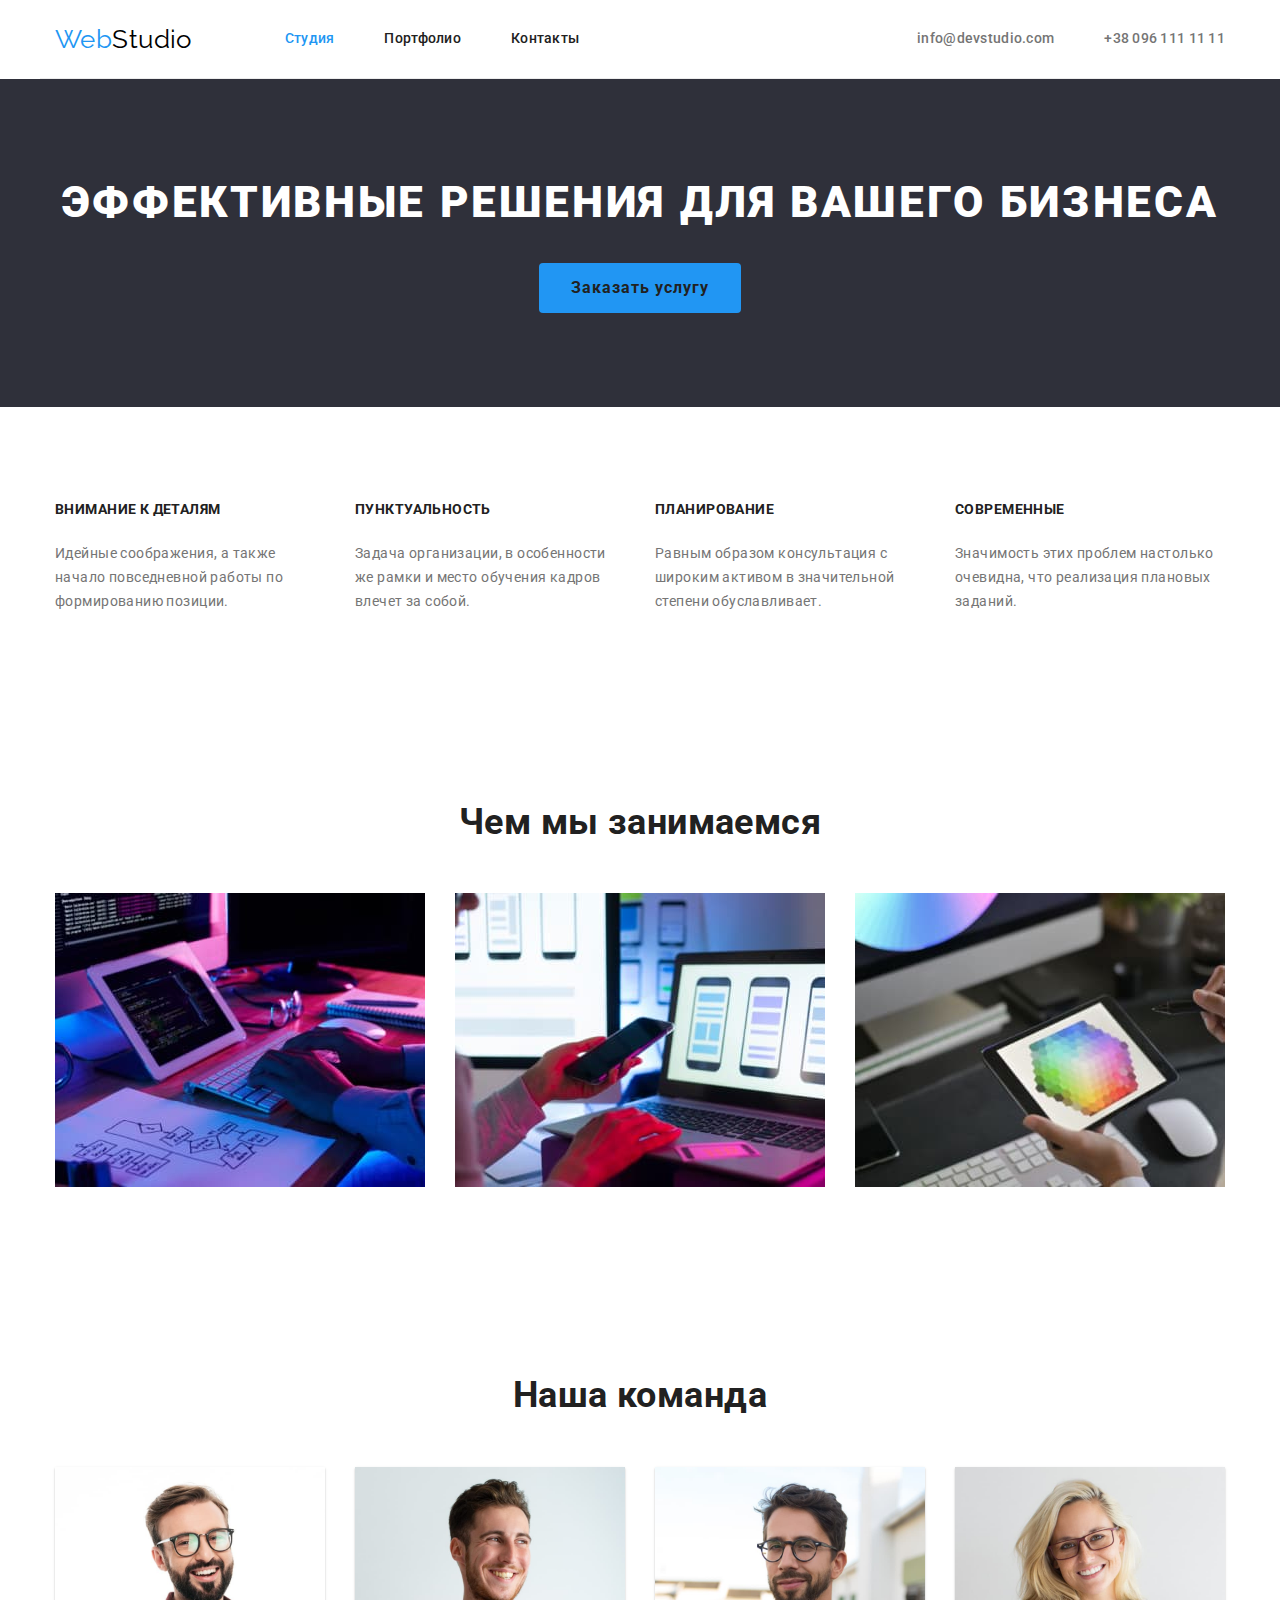
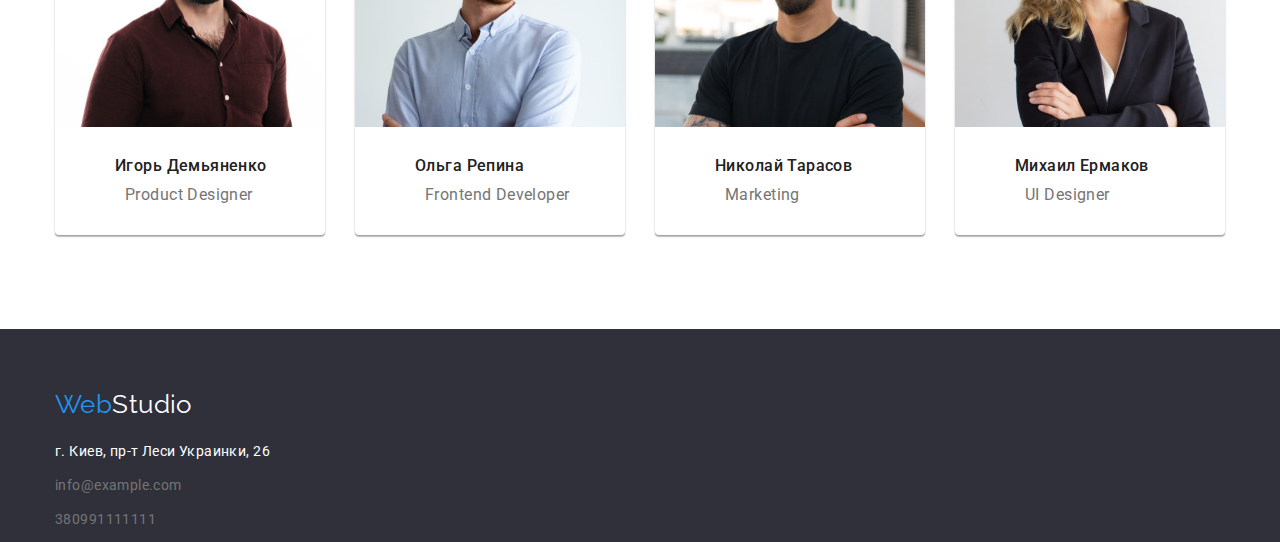
==== commit d14b875a: "hw3" ====
--- a/index.html
+++ b/index.html
@@ -66,29 +66,29 @@
       <section class="section">
         <div class="container">
           <h2 class="visually-hidden">Пример задач</h2>
-          <ul class="list pr-flex">
-            <li class="item">
+          <ul class="pr-flex">
+            <li class="item-flex">
               <h3 class="pr-subtitle">Внимание к деталям</h3>
               <p class="pr-text-line">
                 Идейные соображения, а также начало повседневной работы по
                 формированию позиции.
               </p>
             </li>
-            <li class="item">
+            <li class="item-flex">
               <h3 class="pr-subtitle">Пунктуальность</h3>
               <p class="pr-text-line">
                 Задача организации, в особенности же рамки и место обучения
                 кадров влечет за собой.
               </p>
             </li>
-            <li class="item">
+            <li class="item-flex">
               <h3 class="pr-subtitle">Планирование</h3>
               <p class="pr-text-line">
                 Равным образом консультация с широким активом в значительной
                 степени обуславливает.
               </p>
             </li>
-            <li class="item">
+            <li class="item-flex">
               <h3 class="pr-subtitle">Современные</h3>
               <p class="pr-text-line">
                 Значимость этих проблем настолько очевидна, что реализация
--- a/css/styles.css
+++ b/css/styles.css
@@ -16,11 +16,15 @@
     padding-left: 15px;
     padding-right: 15px
 }
-ul{
-    margin: 0;
-    padding: 0;}
-
-
+ul
+{
+    margin: 0;
+    padding: 0;
+    list-style: none;}
+
+img{
+    display: block;
+}
 
 body{
     
@@ -32,6 +36,7 @@
 }
 .flex-header{
     display: flex;
+    border-bottom: 1px solid #ECECEC;
     
 }
 .header-main{
@@ -65,9 +70,8 @@
     text-decoration: none;
     color: inherit;
 }
-.list{
-    list-style: none;
-}
+
+
 
 .link:hover,
 .link:focus{
@@ -179,19 +183,27 @@
   line-height: 16px;
   text-transform: uppercase;
   margin: 0;
-  margin-bottom: 25px;
+  padding-bottom: 25px;
 }
 .pr-text-line{
     font-size: 14px;
     line-height: 1.71;
     color: var(--pr-text-color);
     margin: 0;
+    padding: 0;
+
     
 }
 .pr-flex{
     display: flex;
-}
-.pr-flex .item:not(:last-child){
+    
+}
+.item-flex{
+    flex-wrap: wrap;
+    width: 270px;
+}
+
+.pr-flex .item-flex:not(:last-child){
     margin-right: 30px;
 }
 .features-title{
@@ -200,13 +212,16 @@
     line-height: 1.16;
     text-align: center;
     margin: 0;
-    margin-bottom: 50px ;
+    padding-bottom: 50px ;
 }
 .features-flex{
     display: flex;
+    flex-wrap: wrap;
 }
 .features-flex .item:not(:last-child){
     margin-right: 30px;
+    width: 370px;
+
 }
 .team-title{
     font-weight: 700;
@@ -214,13 +229,20 @@
     line-height: 1.16;
     text-align: center;
     margin: 0;
-    margin-bottom: 50px;
+    padding-bottom: 50px;
 }
 .team-flex{
     display: flex;
+    flex-wrap: wrap;
+   
 }
 .team-flex .item:not(:last-child){
     margin-right: 30px;
+    width: 270px;
+}
+.team-flex .item{
+    border-radius: 0px 0px 4px 4px;
+    box-shadow: 0px 1px 3px rgba(0, 0, 0, 0.12), 0px 1px 1px rgba(0, 0, 0, 0.14), 0px 2px 1px rgba(0, 0, 0, 0.2);
 }
 
 
@@ -228,40 +250,52 @@
     font-weight: 500;
     font-size: 16px;
     line-height: 1.18;
-    margin-top: 30px;
-    margin-bottom: 10px;
+    margin: 0;
+    padding-top: 30px;
+    padding-bottom: 10px;
+    padding-left: 60px;
 }
 .team-card{
     font-size: 16px;
     line-height: 1.18;
     color: var(--pr-text-color);
     margin: 0;
+    padding-left: 70px;
+    padding-bottom: 30px;
 }
 /* подвал */
 .footer{
     background-color: var(--secondary-bg-cl);
+    padding-top: 60px;
 }
 .address{
     font-style: inherit;
     font-size: 14px;
     line-height: 1.71;
     color: var(--pr-wht-color);
-    margin-top: 20px;
-    margin-bottom: 10px;
+    
+}
+.address p {
+    margin: 0;
+    padding-top: 20px;
+    padding-bottom: 10px;
 }
 .logo-footer{
+    
         font-family: Raleway, sans-serif;
         font-size: 26px;
         line-height: 1.19;
         color: var(--pr-wht-color);
         text-decoration: none;
-        margin-top: 60px;
-        margin-bottom: 20px;
+
+        display: block;
+       
+        
         }
 .aut-nav-footer{
     color: var(--pr-text-color);
     margin: 0;
-    margin-bottom: 10px;
+    padding-bottom: 10px;
     display: inline-block;
     padding-left: 0;
 }
@@ -288,8 +322,7 @@
 .link-port{
     text-decoration: none;
     color: inherit;
-  
-    display: block;
+    
 }
 
 .example-work{
@@ -297,31 +330,42 @@
     font-size: 18px;
     line-height: 2;
     letter-spacing: 0.06em;
+    margin: 0;
+    padding-top: 20px;
+    padding-left: 24px;
+    padding-bottom: 4px;
 }
 .name-work{
     font-size: 16px;
     line-height: 1.87;
     color: var(--pr-text-color);
     margin: 0;
+    padding-left: 24px;
+    padding-bottom: 20px;
 
 }
 .flex-container{
-  
-    display: flex;
-
+    display: flex;
     flex-wrap: wrap;
 
 }
 .flex-element{
-    width: 370px;
+    max-width: 370px;
     margin-right: 30px;
     margin-bottom: 30px;
+   
 }
 
 
 .flex-element:nth-child(3n){
         margin: 0;
     }
+
 .flex-element:nth-last-child(-n+3){
     margin-bottom: 0;
+}
+.card-image{
+    border-bottom: 1px solid #EEEEEE;
+    border-left: 1px solid #EEEEEE;
+    border-right: 1px solid #EEEEEE; ;
 }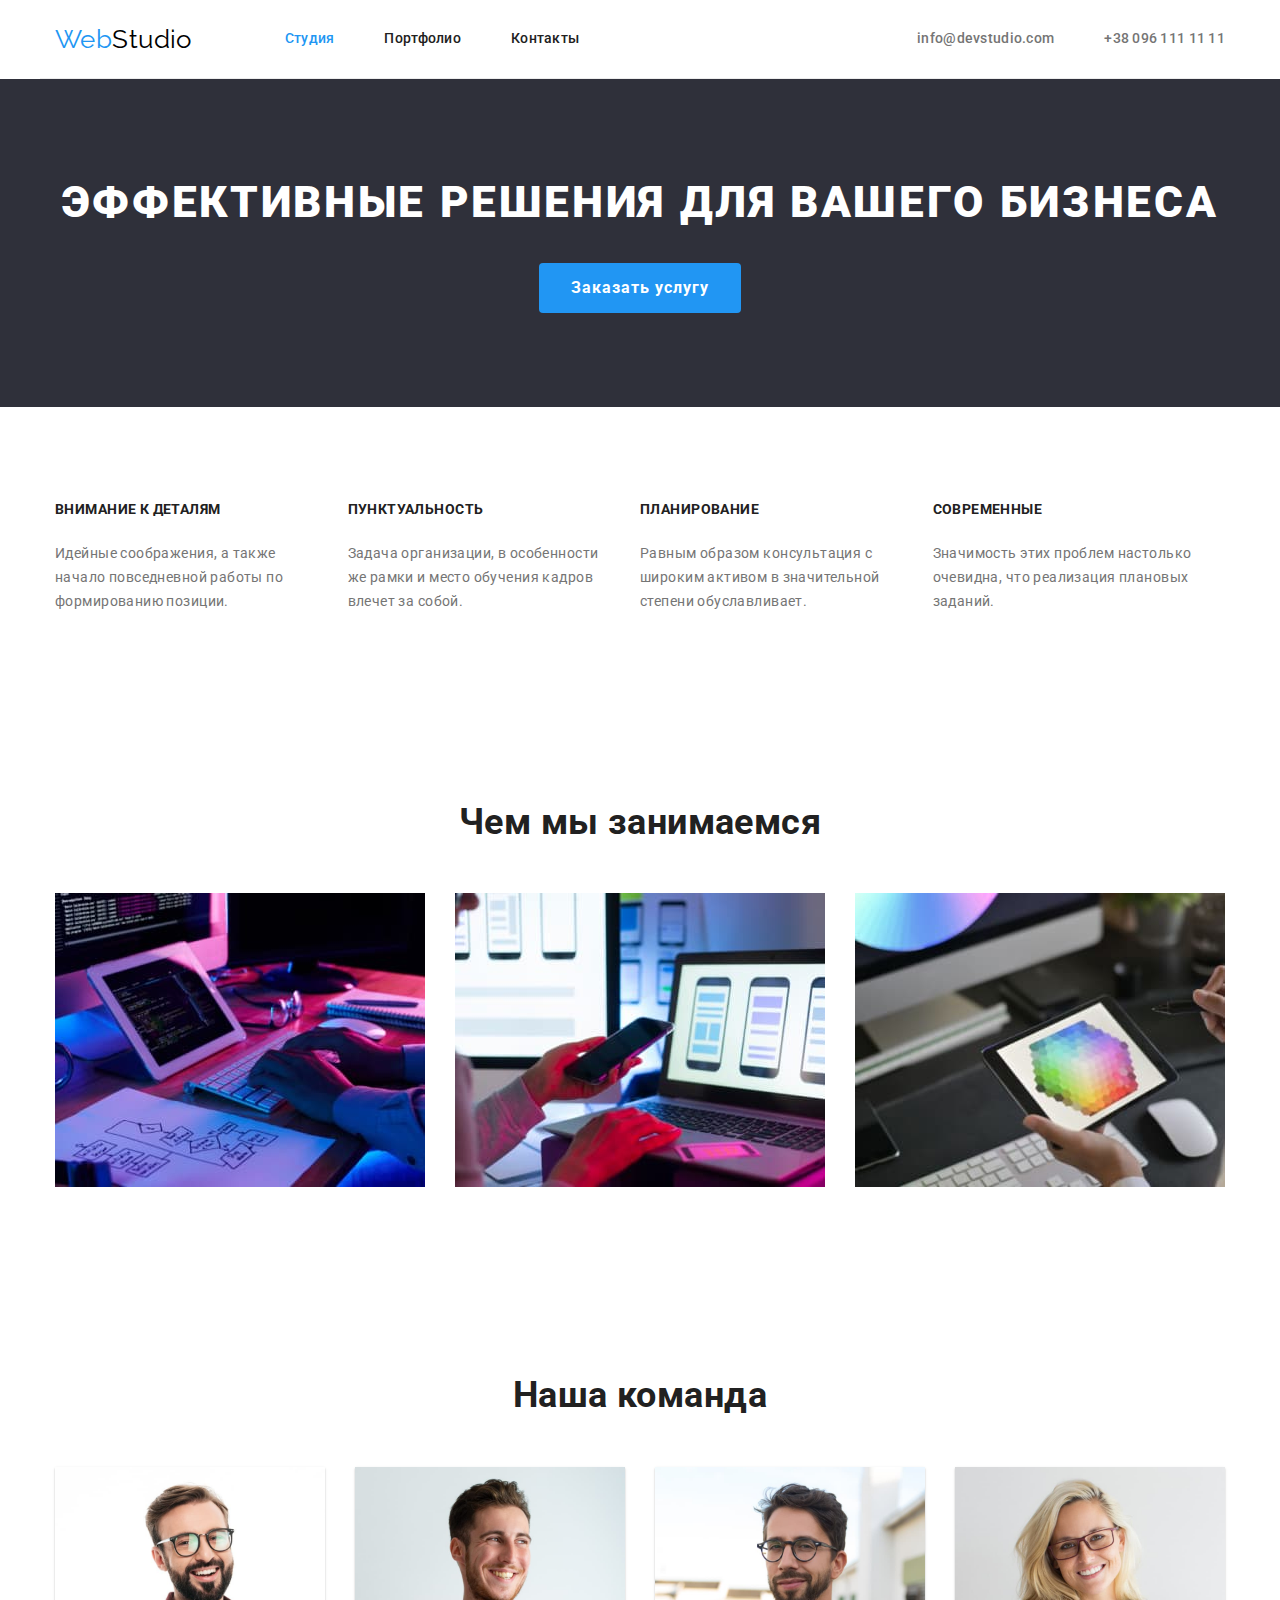
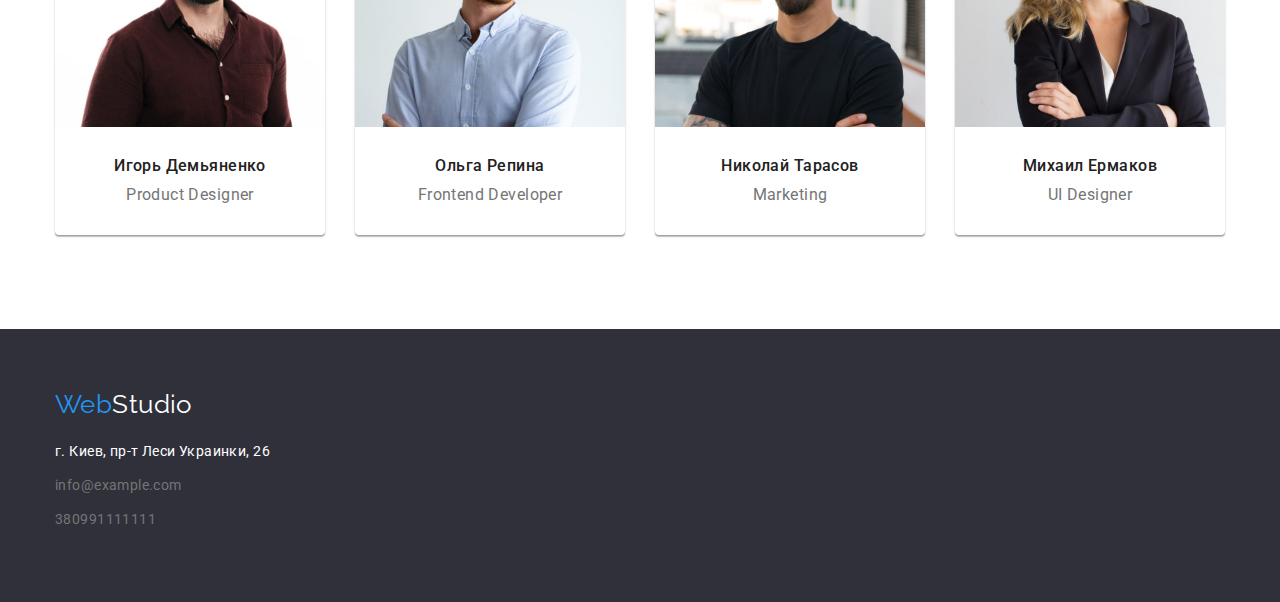
==== commit 72f86db0: "save" ====
--- a/index.html
+++ b/index.html
@@ -153,7 +153,7 @@
         >
         <address class="address">
           <p>г. Киев, пр-т Леси Украинки, 26</p>
-          <ul class="list">
+          <ul class="list footer-list">
             <li>
               <a class="link aut-nav-footer" href="mailto:info@example.com"
                 >info@example.com</a
--- a/css/styles.css
+++ b/css/styles.css
@@ -7,7 +7,6 @@
     --pr-bg-cl: #ffffff;
 
     --primary-font: Roboto,sans-serif;
-
 }
 .container{
     width: 1200px;
@@ -16,18 +15,16 @@
     padding-left: 15px;
     padding-right: 15px
 }
-ul
-{
+ul{
     margin: 0;
     padding: 0;
-    list-style: none;}
+    list-style: none;
+}
 
 img{
     display: block;
 }
-
 body{
-    
     font-family: var(--primary-font);
     background-color: var(--pr-bg-cl);
     letter-spacing: 0.03em;
@@ -37,7 +34,6 @@
 .flex-header{
     display: flex;
     border-bottom: 1px solid #ECECEC;
-    
 }
 .header-main{
     display: flex;
@@ -53,26 +49,20 @@
 .site-nav .item{
     margin-right: 50px;
 }
-.aut-list {
-    display: flex;
-}
-
-
+.aut-list{
+    display: flex;
+}
 .aut-list .item:not(:last-child){
     margin-right: 50px;
-  }
+}
 .section{
     padding-top: 94px;
     padding-bottom: 94px;
- 
 }
 .link{
     text-decoration: none;
     color: inherit;
 }
-
-
-
 .link:hover,
 .link:focus{
     color: var(--accent-color);
@@ -144,14 +134,13 @@
 }
 .btn:hover,
 .btn:focus{
-    color: var(--pr-wht-color);
+    /* color: var(--pr-wht-color); */
     background-color: var(--accent-color);
 
 }
 .btn{
     border-radius: 4px;
-    
-    color: var(--pr-title-color);
+    /* color: var(--pr-title-color); */
 }
 .pr-btn{
     font-weight: 700;
@@ -161,13 +150,13 @@
     letter-spacing: 0.06em;
     cursor: pointer;
     background-color: var(--accent-color);
-    color: var(--pr-title-color);
+    color: var(--pr-wht-color);
     border: 0;
     padding: 10px 32px;
     
     
 }
-.visually-hidden {
+.visually-hidden{
     position: absolute !important;
     clip: rect(1px 1px 1px 1px);
     clip: rect(1px, 1px, 1px, 1px);
@@ -176,7 +165,7 @@
     height: 1px !important;
     width: 1px !important;
     overflow: hidden;
-  }
+}
 .pr-subtitle{
   font-weight: 700;
   font-size: 14px;
@@ -191,8 +180,6 @@
     color: var(--pr-text-color);
     margin: 0;
     padding: 0;
-
-    
 }
 .pr-flex{
     display: flex;
@@ -200,9 +187,8 @@
 }
 .item-flex{
     flex-wrap: wrap;
-    width: 270px;
-}
-
+    flex-basis: calc((100% - 30px * 4) / 4);
+}
 .pr-flex .item-flex:not(:last-child){
     margin-right: 30px;
 }
@@ -212,16 +198,15 @@
     line-height: 1.16;
     text-align: center;
     margin: 0;
-    padding-bottom: 50px ;
+    margin-bottom: 50px ;
 }
 .features-flex{
     display: flex;
     flex-wrap: wrap;
+    flex-basis: calc((100% - 30px * 3) / 3);
 }
 .features-flex .item:not(:last-child){
     margin-right: 30px;
-    width: 370px;
-
 }
 .team-title{
     font-weight: 700;
@@ -234,11 +219,10 @@
 .team-flex{
     display: flex;
     flex-wrap: wrap;
-   
+    flex-basis: calc((100% - 30px * 4) / 4);
 }
 .team-flex .item:not(:last-child){
     margin-right: 30px;
-    width: 270px;
 }
 .team-flex .item{
     border-radius: 0px 0px 4px 4px;
@@ -253,14 +237,14 @@
     margin: 0;
     padding-top: 30px;
     padding-bottom: 10px;
-    padding-left: 60px;
+    text-align: center;
 }
 .team-card{
     font-size: 16px;
     line-height: 1.18;
     color: var(--pr-text-color);
     margin: 0;
-    padding-left: 70px;
+    text-align: center;
     padding-bottom: 30px;
 }
 /* подвал */
@@ -298,22 +282,37 @@
     padding-bottom: 10px;
     display: inline-block;
     padding-left: 0;
-}
-
+   
+}
+.footer-list{
+    padding-bottom: 60px;
+}
 
 
 
 /* !ПОРТФОЛИO */
 .btn-work{
+ display: flex;
+ align-items: center;
     font-weight: 500;
     font-size: 16px;
     line-height: 2.63;
     cursor: pointer;
-    margin-bottom: 50px;
+    height: 38px;
+    
+    background: #F5F4FA;
+    border: 0;
+    padding: 6px 22px;
+    
+}
+.all{
+    background-color: var(--accent-color);
+    color: var(--pr-wht-color);
 }
 .list-works{
     display: flex;
    justify-content: center;
+   margin-bottom: 50px;
 }
 
 .list-works .item:not(:last-child){
@@ -333,6 +332,7 @@
     margin: 0;
     padding-top: 20px;
     padding-left: 24px;
+    padding-right: 24px;
     padding-bottom: 4px;
 }
 .name-work{
@@ -341,6 +341,7 @@
     color: var(--pr-text-color);
     margin: 0;
     padding-left: 24px;
+    padding-right: 24px;
     padding-bottom: 20px;
 
 }
@@ -350,7 +351,7 @@
 
 }
 .flex-element{
-    max-width: 370px;
+   flex-basis: calc((100% - 30px * 9) / 9);
     margin-right: 30px;
     margin-bottom: 30px;
    
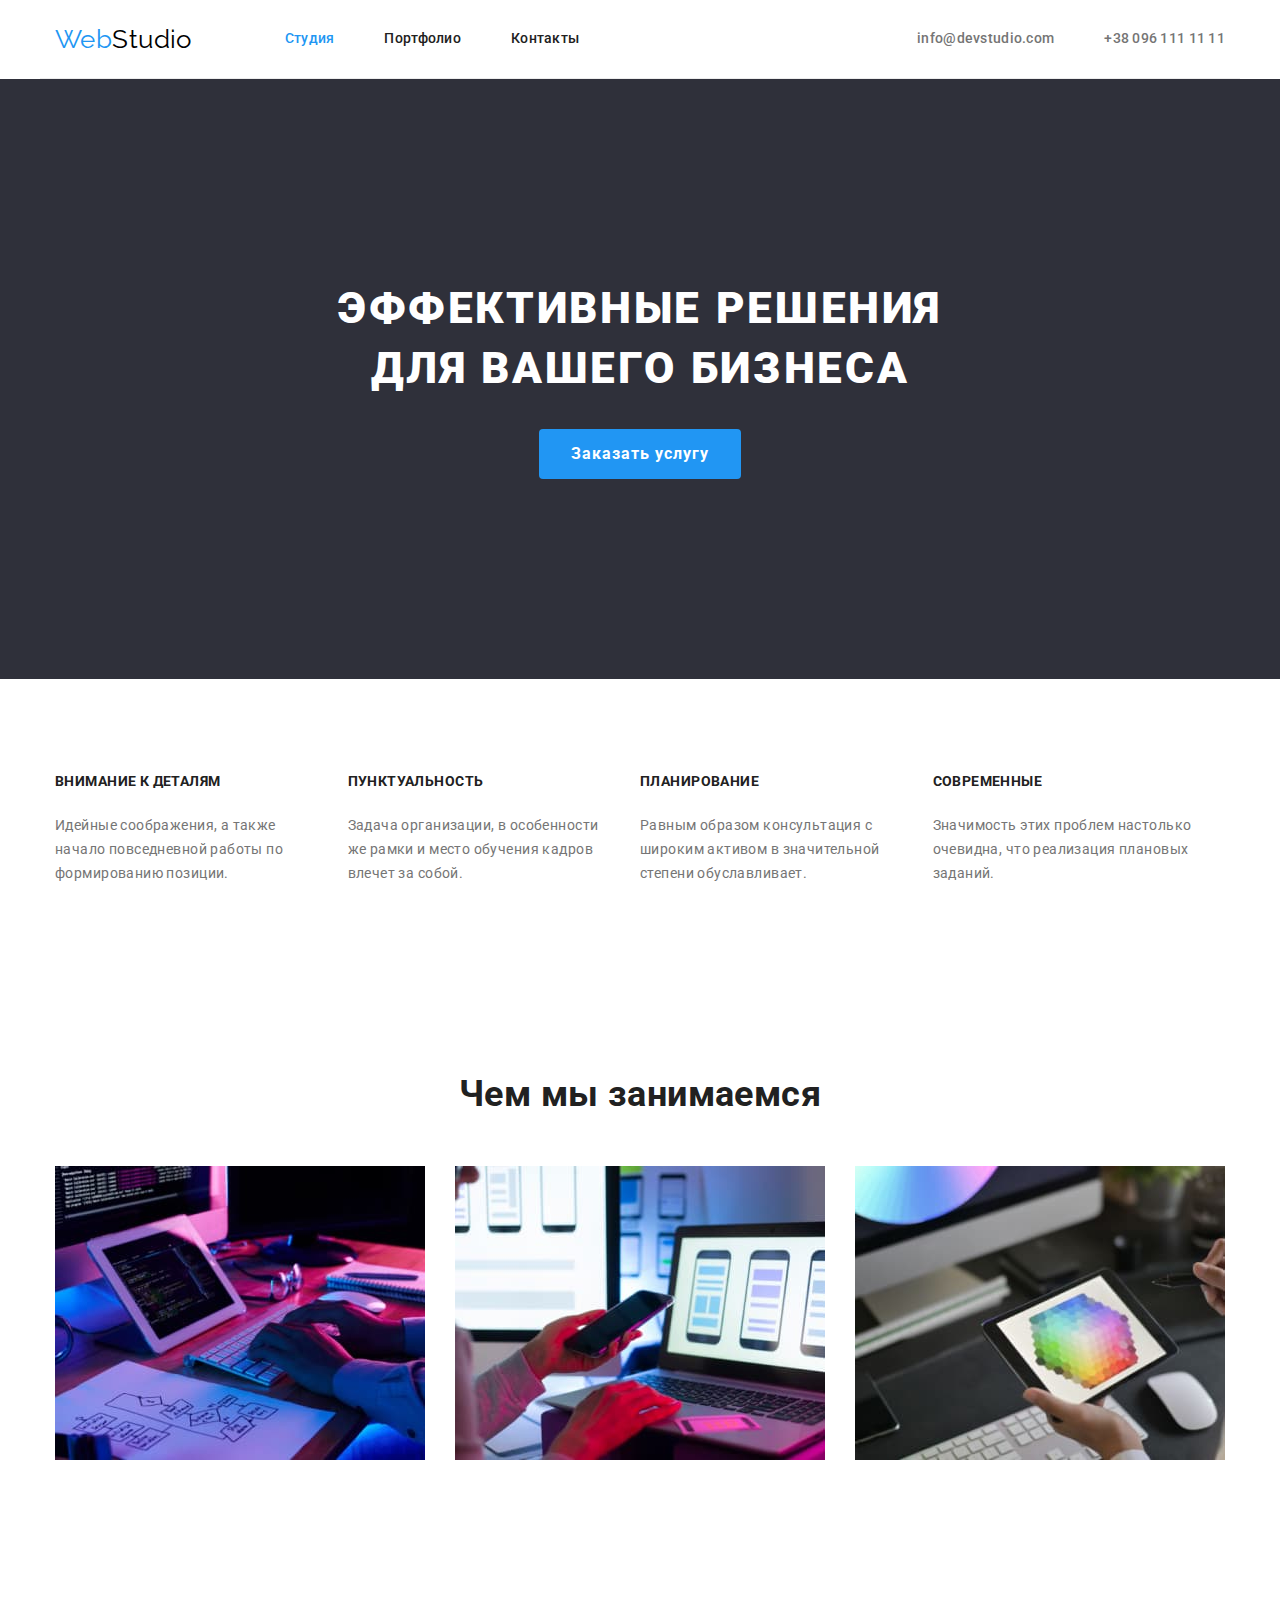
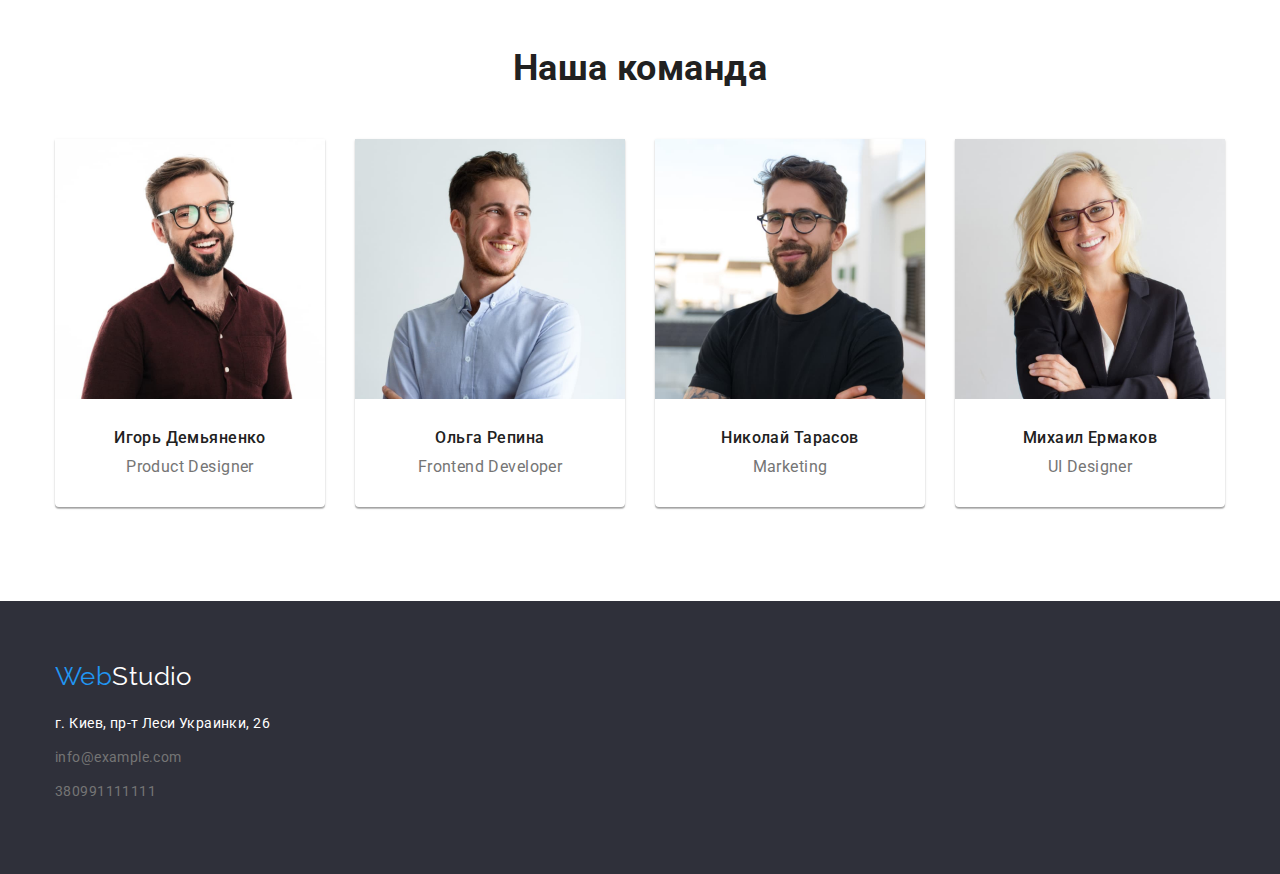
==== commit 4e9e1fc8: "primmary title" ====
--- a/index.html
+++ b/index.html
@@ -57,9 +57,9 @@
     </header>
 
     <main>
-      <section class="section section-pr">
-        <div class="container">
-          <h1 class="pr-title title">Эффективные решения для вашего бизнеса</h1>
+      <section class="section-pr">
+        <div class="container section-wt">
+          <h1 class="pr-title">Эффективные решения для вашего бизнеса</h1>
           <button type="button" class="pr-btn btn">Заказать услугу</button>
         </div>
       </section>
--- a/css/styles.css
+++ b/css/styles.css
@@ -67,7 +67,7 @@
 .link:focus{
     color: var(--accent-color);
 }
-.logo {
+.logo{
     font-family: Raleway, sans-serif;
     font-size: 26px;
     line-height: 1.19;
@@ -75,8 +75,6 @@
     color: inherit;
     display:inline-block;
     margin-right: 93px;
- 
-   
 }
 .logo-web{
     color: var(--accent-color);
@@ -84,8 +82,7 @@
 .logo{
     color: #000000;
 }
-
-.pr-nav {
+.pr-nav{
     font-weight: 500;
     font-size: 14px;
     line-height: 1.14;
@@ -94,7 +91,6 @@
     display: block;
     padding-top: 31px;
     padding-bottom: 31px;
-    
 }
 .aut-nav{
     font-weight: 500;
@@ -104,10 +100,7 @@
    
     display: block;
     padding-top: 31px;
-    padding-bottom: 31px;
-   
-    
-    
+    padding-bottom: 31px;  
 }
 .studio{
     color: var(--accent-color);
@@ -116,31 +109,34 @@
     color: var(--pr-text-color);
 }
 /* main */
-
 .section-pr{
     background-color: var(--secondary-bg-cl);
     text-align: center;
+    height: 600px;
+}
+.section-wt{
+    height: 600px;
+    max-width: 696px;
 }
 .pr-title{
     font-weight: 900;
     font-size: 44px;
     line-height: 1.36;
-    text-align: center;
     letter-spacing: 0.06em;
+    text-align: center;
     text-transform: uppercase;
     color: var(--pr-wht-color);
     margin: 0;
     margin-bottom: 30px;
+    padding-top: 200px;
 }
 .btn:hover,
 .btn:focus{
     /* color: var(--pr-wht-color); */
     background-color: var(--accent-color);
-
 }
 .btn{
     border-radius: 4px;
-    /* color: var(--pr-title-color); */
 }
 .pr-btn{
     font-weight: 700;
@@ -153,8 +149,6 @@
     color: var(--pr-wht-color);
     border: 0;
     padding: 10px 32px;
-    
-    
 }
 .visually-hidden{
     position: absolute !important;
@@ -182,8 +176,7 @@
     padding: 0;
 }
 .pr-flex{
-    display: flex;
-    
+    display: flex;  
 }
 .item-flex{
     flex-wrap: wrap;
@@ -228,8 +221,6 @@
     border-radius: 0px 0px 4px 4px;
     box-shadow: 0px 1px 3px rgba(0, 0, 0, 0.12), 0px 1px 1px rgba(0, 0, 0, 0.14), 0px 2px 1px rgba(0, 0, 0, 0.2);
 }
-
-
 .team-person{
     font-weight: 500;
     font-size: 16px;
@@ -257,39 +248,30 @@
     font-size: 14px;
     line-height: 1.71;
     color: var(--pr-wht-color);
-    
-}
-.address p {
+}
+.address p{
     margin: 0;
     padding-top: 20px;
     padding-bottom: 10px;
 }
 .logo-footer{
-    
         font-family: Raleway, sans-serif;
         font-size: 26px;
         line-height: 1.19;
         color: var(--pr-wht-color);
         text-decoration: none;
-
-        display: block;
-       
-        
-        }
+        display: block; 
+}
 .aut-nav-footer{
     color: var(--pr-text-color);
     margin: 0;
     padding-bottom: 10px;
     display: inline-block;
     padding-left: 0;
-   
 }
 .footer-list{
     padding-bottom: 60px;
 }
-
-
-
 /* !ПОРТФОЛИO */
 .btn-work{
  display: flex;
@@ -303,7 +285,6 @@
     background: #F5F4FA;
     border: 0;
     padding: 6px 22px;
-    
 }
 .all{
     background-color: var(--accent-color);
@@ -314,16 +295,13 @@
    justify-content: center;
    margin-bottom: 50px;
 }
-
 .list-works .item:not(:last-child){
     margin-right: 8px;
 }
 .link-port{
     text-decoration: none;
-    color: inherit;
-    
-}
-
+    color: inherit; 
+}
 .example-work{
     font-weight: 700;
     font-size: 18px;
@@ -353,15 +331,11 @@
 .flex-element{
    flex-basis: calc((100% - 30px * 9) / 9);
     margin-right: 30px;
-    margin-bottom: 30px;
-   
-}
-
-
+    margin-bottom: 30px; 
+}
 .flex-element:nth-child(3n){
         margin: 0;
-    }
-
+}
 .flex-element:nth-last-child(-n+3){
     margin-bottom: 0;
 }
